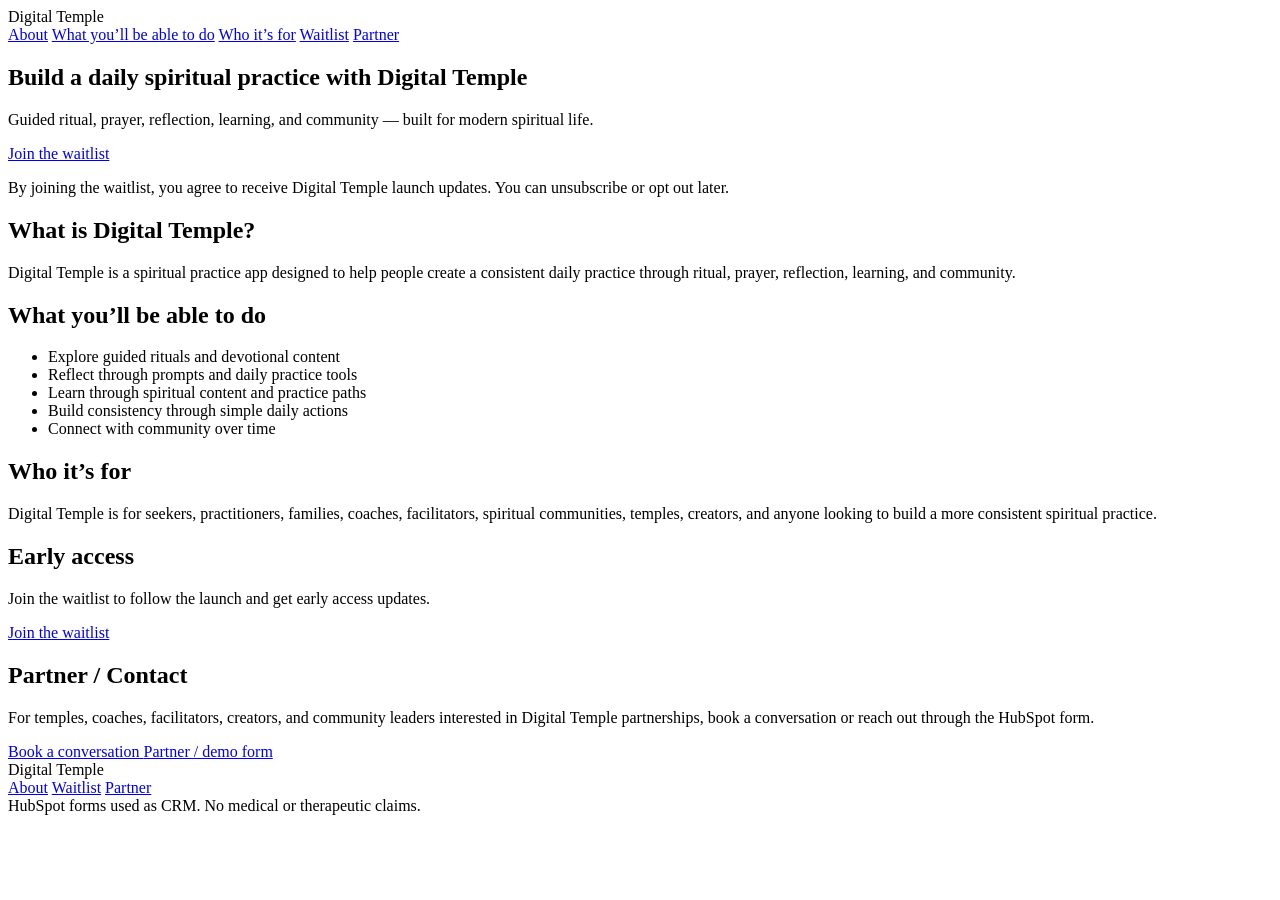
==== index.html @ f80ad803 "Create index.html" ====
<!doctype html>
<html lang="en">
  <head>
    <meta charset="UTF-8" />
    <meta name="viewport" content="width=device-width, initial-scale=1" />
    <title>Digital Temple | Daily Spiritual Practice App</title>
    <meta name="description" content="Digital Temple helps you build a consistent spiritual practice through ritual, prayer, reflection, learning, and community." />
    <link rel="stylesheet" href="styles.css" />
  </head>
  <body>
    <header class="topbar">
      <div class="container">
        <div class="logo">Digital Temple</div>
        <nav class="nav">
          <a href="#about">About</a>
          <a href="#what-you-can-do">What you’ll be able to do</a>
          <a href="#for">Who it’s for</a>
          <a href="#waitlist">Waitlist</a>
          <a href="#partner">Partner</a>
        </nav>
      </div>
    </header>

    <main>
      <section class="hero" id="home">
        <div class="container">
          <h1>Build a daily spiritual practice with Digital Temple</h1>
          <p class="lead">
            Guided ritual, prayer, reflection, learning, and community — built for modern spiritual life.
          </p>
          <a class="cta" href="https://share-na2.hsforms.com/2gvDkJfGJRAiBXt5oMio0hQ42qy01">
            Join the waitlist
          </a>
          <p class="privacy-note">
            By joining the waitlist, you agree to receive Digital Temple launch updates. You can unsubscribe or opt out later.
          </p>
        </div>
      </section>

      <section class="content" id="about">
        <div class="container">
          <h2>What is Digital Temple?</h2>
          <p>
            Digital Temple is a spiritual practice app designed to help people create a consistent daily practice through ritual,
            prayer, reflection, learning, and community.
          </p>
        </div>
      </section>

      <section class="content" id="what-you-can-do">
        <div class="container">
          <h2>What you’ll be able to do</h2>
          <ul class="list">
            <li>Explore guided rituals and devotional content</li>
            <li>Reflect through prompts and daily practice tools</li>
            <li>Learn through spiritual content and practice paths</li>
            <li>Build consistency through simple daily actions</li>
            <li>Connect with community over time</li>
          </ul>
        </div>
      </section>

      <section class="content" id="for">
        <div class="container">
          <h2>Who it’s for</h2>
          <p>
            Digital Temple is for seekers, practitioners, families, coaches, facilitators, spiritual communities, temples,
            creators, and anyone looking to build a more consistent spiritual practice.
          </p>
        </div>
      </section>

      <section class="content" id="waitlist">
        <div class="container">
          <h2>Early access</h2>
          <p>
            Join the waitlist to follow the launch and get early access updates.
          </p>
          <a class="cta" href="https://share-na2.hsforms.com/2gvDkJfGJRAiBXt5oMio0hQ42qy01">
            Join the waitlist
          </a>
        </div>
      </section>

      <section class="content" id="partner">
        <div class="container">
          <h2>Partner / Contact</h2>
          <p>
            For temples, coaches, facilitators, creators, and community leaders interested in Digital Temple partnerships,
            book a conversation or reach out through the HubSpot form.
          </p>
          <div class="button-row">
            <a class="secondary" href="https://meetings-na2.hubspot.com/priyansh-chordia">
              Book a conversation
            </a>
            <a class="cta" href="https://share-na2.hsforms.com/2gX-za5N-RCqUG74QFDRqmw42qy01">
              Partner / demo form
            </a>
          </div>
        </div>
      </section>
    </main>

    <footer>
      <div class="container footer">
        <div class="logo">Digital Temple</div>
        <div class="footer-links">
          <a href="#about">About</a>
          <a href="#waitlist">Waitlist</a>
          <a href="#partner">Partner</a>
        </div>
        <div class="tiny">
          HubSpot forms used as CRM. No medical or therapeutic claims.
        </div>
      </div>
    </footer>
  </body>
</html>
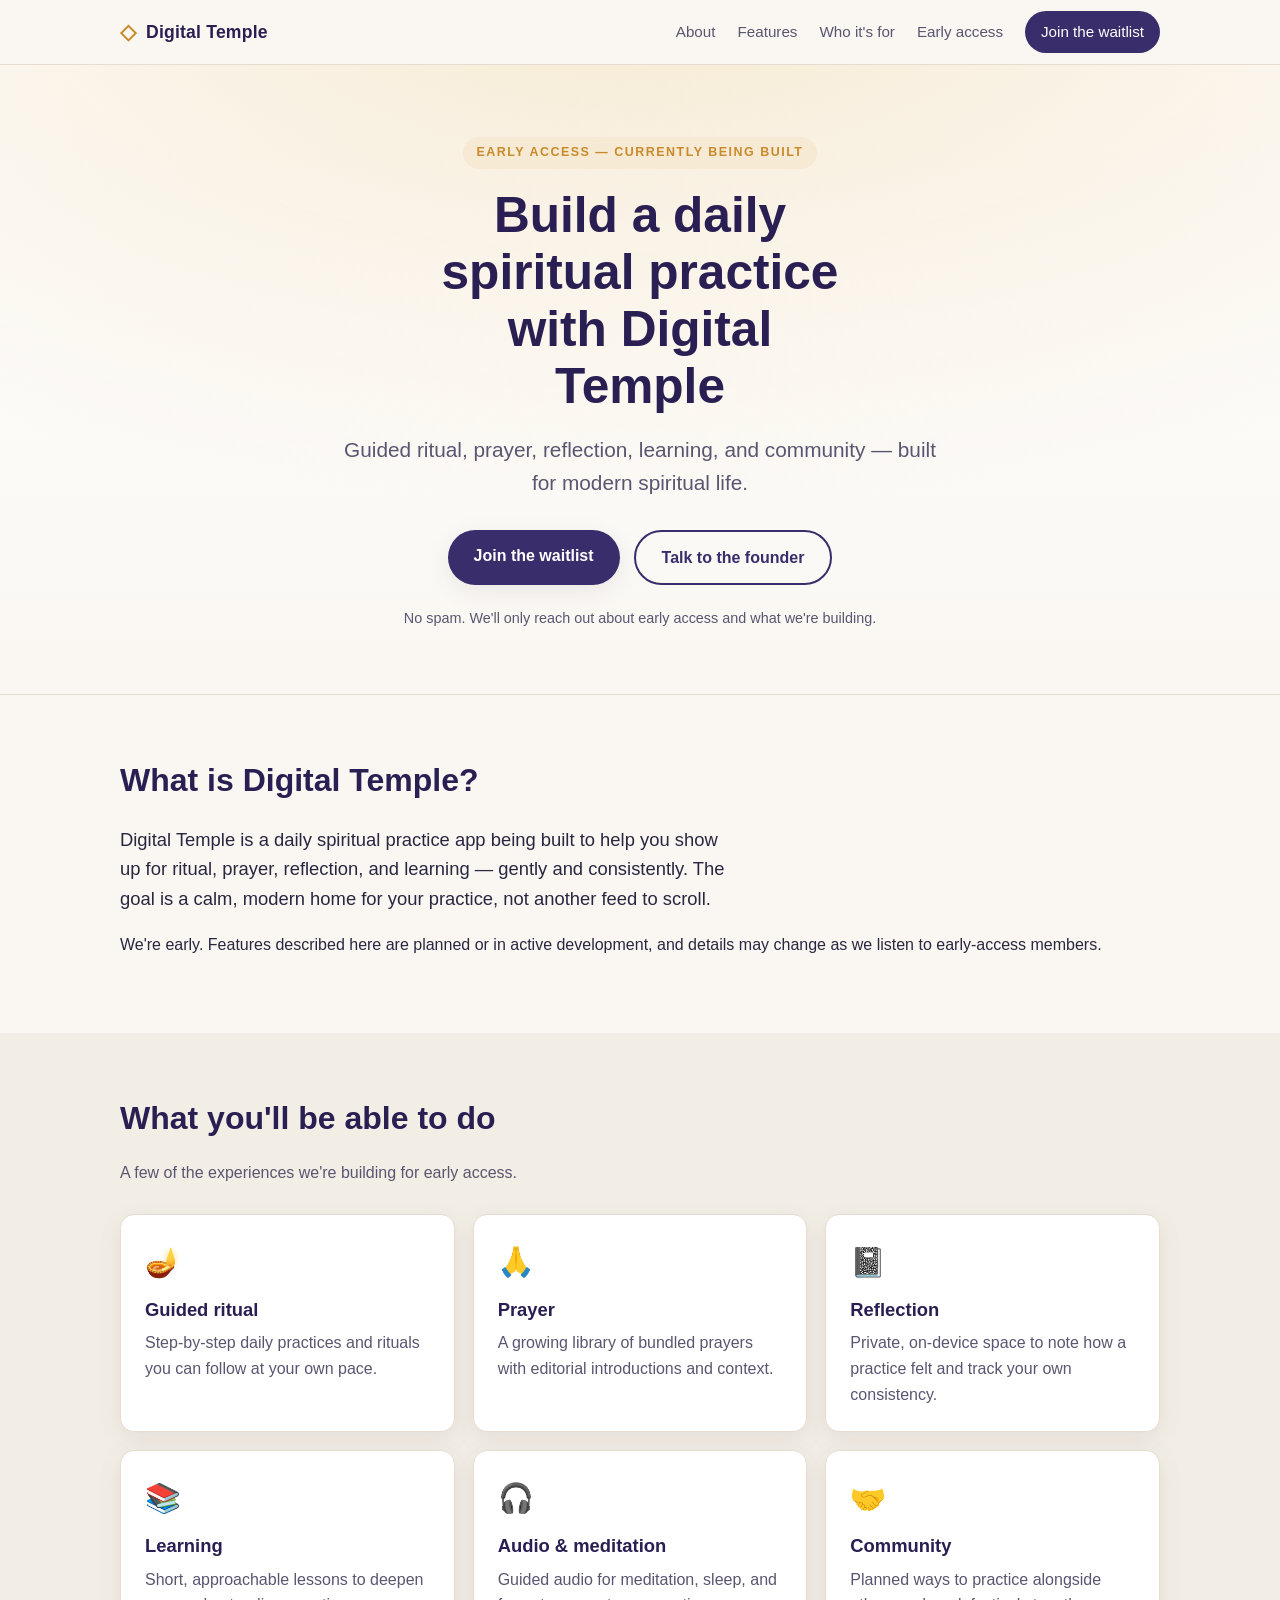
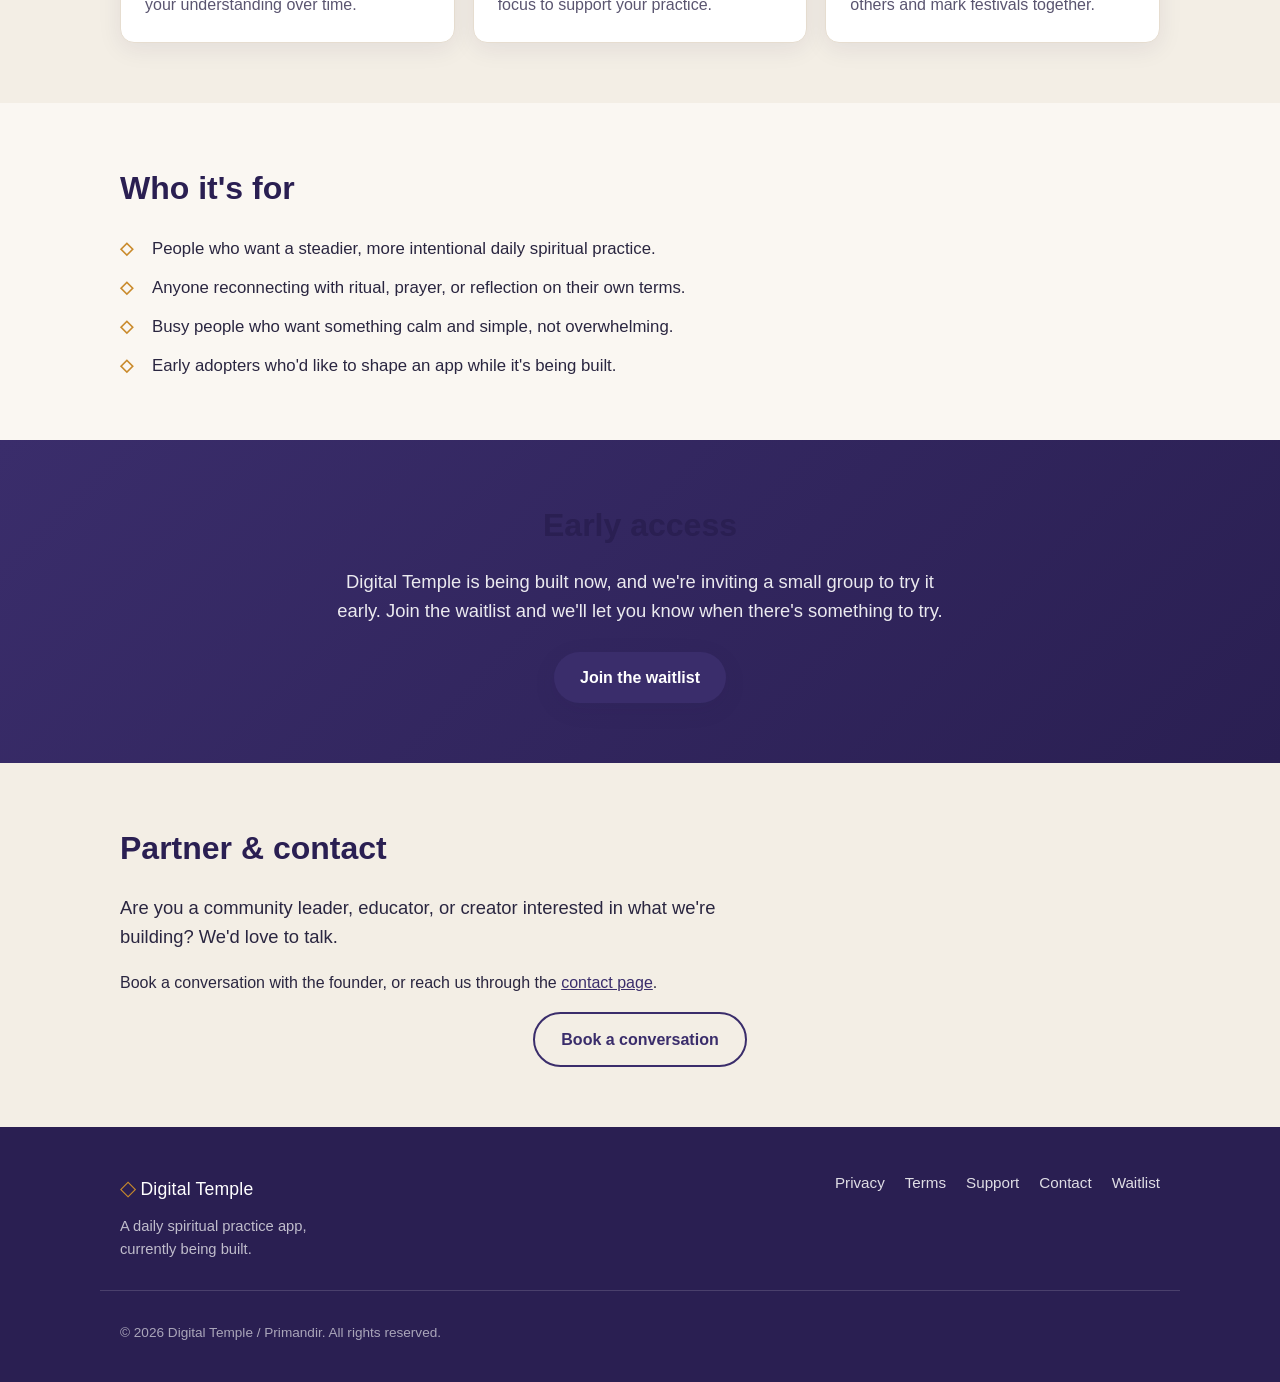
==== commit 2f30e432: "Complete landing site: legal/support pages, SEO/social, UTM + QR helpers Replaces the initial index/" ====
--- a/index.html
+++ b/index.html
@@ -1,118 +1,167 @@
-<!doctype html>
+<!DOCTYPE html>
 <html lang="en">
-  <head>
-    <meta charset="UTF-8" />
-    <meta name="viewport" content="width=device-width, initial-scale=1" />
-    <title>Digital Temple | Daily Spiritual Practice App</title>
-    <meta name="description" content="Digital Temple helps you build a consistent spiritual practice through ritual, prayer, reflection, learning, and community." />
-    <link rel="stylesheet" href="styles.css" />
-  </head>
-  <body>
-    <header class="topbar">
+<head>
+  <meta charset="UTF-8" />
+  <meta name="viewport" content="width=device-width, initial-scale=1.0" />
+  <title>Digital Temple | Daily Spiritual Practice App</title>
+  <meta name="description" content="Digital Temple helps you build a consistent spiritual practice through ritual, prayer, reflection, learning, and community." />
+  <meta name="theme-color" content="#3a2d6b" />
+  <link rel="canonical" href="https://primandir.com/" />
+  <link rel="icon" href="/favicon.svg" type="image/svg+xml" />
+  <link rel="stylesheet" href="/styles.css" />
+
+  <!-- Open Graph -->
+  <meta property="og:type" content="website" />
+  <meta property="og:site_name" content="Digital Temple" />
+  <meta property="og:title" content="Digital Temple | Daily Spiritual Practice App" />
+  <meta property="og:description" content="Build a daily spiritual practice with guided ritual, prayer, reflection, learning, and community — currently being built. Join the early-access waitlist." />
+  <meta property="og:url" content="https://primandir.com/" />
+  <meta property="og:image" content="https://primandir.com/og-image.svg" />
+
+  <!-- Twitter -->
+  <meta name="twitter:card" content="summary_large_image" />
+  <meta name="twitter:title" content="Digital Temple | Daily Spiritual Practice App" />
+  <meta name="twitter:description" content="Build a daily spiritual practice with guided ritual, prayer, reflection, learning, and community — currently being built. Join the early-access waitlist." />
+  <meta name="twitter:image" content="https://primandir.com/og-image.svg" />
+</head>
+<body>
+  <a class="skip-link" href="#main">Skip to content</a>
+
+  <header class="site-header">
+    <div class="container header-inner">
+      <a class="brand" href="/" aria-label="Digital Temple home">
+        <span class="brand-mark" aria-hidden="true">◇</span>
+        <span class="brand-name">Digital Temple</span>
+      </a>
+      <nav class="site-nav" aria-label="Primary">
+        <a href="#about">About</a>
+        <a href="#features">Features</a>
+        <a href="#who">Who it's for</a>
+        <a href="#early-access">Early access</a>
+        <a class="nav-cta" href="https://share-na2.hsforms.com/2gvDkJfGJRAiBXt5oMio0hQ42qy01" target="_blank" rel="noopener">Join the waitlist</a>
+      </nav>
+    </div>
+  </header>
+
+  <main id="main">
+    <!-- Hero -->
+    <section class="hero">
+      <div class="container hero-inner">
+        <p class="eyebrow">Early access — currently being built</p>
+        <h1>Build a daily spiritual practice with Digital Temple</h1>
+        <p class="hero-sub">Guided ritual, prayer, reflection, learning, and community — built for modern spiritual life.</p>
+        <div class="hero-actions">
+          <a class="btn btn-primary" href="https://share-na2.hsforms.com/2gvDkJfGJRAiBXt5oMio0hQ42qy01" target="_blank" rel="noopener">Join the waitlist</a>
+          <a class="btn btn-secondary" href="https://meetings-na2.hubspot.com/priyansh-chordia" target="_blank" rel="noopener">Talk to the founder</a>
+        </div>
+        <p class="hero-note">No spam. We'll only reach out about early access and what we're building.</p>
+      </div>
+    </section>
+
+    <!-- What is Digital Temple -->
+    <section id="about" class="section">
       <div class="container">
-        <div class="logo">Digital Temple</div>
-        <nav class="nav">
-          <a href="#about">About</a>
-          <a href="#what-you-can-do">What you’ll be able to do</a>
-          <a href="#for">Who it’s for</a>
-          <a href="#waitlist">Waitlist</a>
-          <a href="#partner">Partner</a>
-        </nav>
+        <h2>What is Digital Temple?</h2>
+        <p class="lead">Digital Temple is a daily spiritual practice app being built to help you show up for ritual, prayer, reflection, and learning — gently and consistently. The goal is a calm, modern home for your practice, not another feed to scroll.</p>
+        <p>We're early. Features described here are planned or in active development, and details may change as we listen to early-access members.</p>
       </div>
-    </header>
+    </section>
 
-    <main>
-      <section class="hero" id="home">
-        <div class="container">
-          <h1>Build a daily spiritual practice with Digital Temple</h1>
-          <p class="lead">
-            Guided ritual, prayer, reflection, learning, and community — built for modern spiritual life.
-          </p>
-          <a class="cta" href="https://share-na2.hsforms.com/2gvDkJfGJRAiBXt5oMio0hQ42qy01">
-            Join the waitlist
-          </a>
-          <p class="privacy-note">
-            By joining the waitlist, you agree to receive Digital Temple launch updates. You can unsubscribe or opt out later.
-          </p>
-        </div>
-      </section>
+    <!-- What you'll be able to do -->
+    <section id="features" class="section section-alt">
+      <div class="container">
+        <h2>What you'll be able to do</h2>
+        <p class="section-intro">A few of the experiences we're building for early access.</p>
+        <ul class="feature-grid">
+          <li class="feature-card">
+            <span class="feature-icon" aria-hidden="true">🪔</span>
+            <h3>Guided ritual</h3>
+            <p>Step-by-step daily practices and rituals you can follow at your own pace.</p>
+          </li>
+          <li class="feature-card">
+            <span class="feature-icon" aria-hidden="true">🙏</span>
+            <h3>Prayer</h3>
+            <p>A growing library of bundled prayers with editorial introductions and context.</p>
+          </li>
+          <li class="feature-card">
+            <span class="feature-icon" aria-hidden="true">📓</span>
+            <h3>Reflection</h3>
+            <p>Private, on-device space to note how a practice felt and track your own consistency.</p>
+          </li>
+          <li class="feature-card">
+            <span class="feature-icon" aria-hidden="true">📚</span>
+            <h3>Learning</h3>
+            <p>Short, approachable lessons to deepen your understanding over time.</p>
+          </li>
+          <li class="feature-card">
+            <span class="feature-icon" aria-hidden="true">🎧</span>
+            <h3>Audio &amp; meditation</h3>
+            <p>Guided audio for meditation, sleep, and focus to support your practice.</p>
+          </li>
+          <li class="feature-card">
+            <span class="feature-icon" aria-hidden="true">🤝</span>
+            <h3>Community</h3>
+            <p>Planned ways to practice alongside others and mark festivals together.</p>
+          </li>
+        </ul>
+      </div>
+    </section>
 
-      <section class="content" id="about">
-        <div class="container">
-          <h2>What is Digital Temple?</h2>
-          <p>
-            Digital Temple is a spiritual practice app designed to help people create a consistent daily practice through ritual,
-            prayer, reflection, learning, and community.
-          </p>
-        </div>
-      </section>
+    <!-- Who it's for -->
+    <section id="who" class="section">
+      <div class="container">
+        <h2>Who it's for</h2>
+        <ul class="who-list">
+          <li>People who want a steadier, more intentional daily spiritual practice.</li>
+          <li>Anyone reconnecting with ritual, prayer, or reflection on their own terms.</li>
+          <li>Busy people who want something calm and simple, not overwhelming.</li>
+          <li>Early adopters who'd like to shape an app while it's being built.</li>
+        </ul>
+      </div>
+    </section>
 
-      <section class="content" id="what-you-can-do">
-        <div class="container">
-          <h2>What you’ll be able to do</h2>
-          <ul class="list">
-            <li>Explore guided rituals and devotional content</li>
-            <li>Reflect through prompts and daily practice tools</li>
-            <li>Learn through spiritual content and practice paths</li>
-            <li>Build consistency through simple daily actions</li>
-            <li>Connect with community over time</li>
-          </ul>
-        </div>
-      </section>
-
-      <section class="content" id="for">
-        <div class="container">
-          <h2>Who it’s for</h2>
-          <p>
-            Digital Temple is for seekers, practitioners, families, coaches, facilitators, spiritual communities, temples,
-            creators, and anyone looking to build a more consistent spiritual practice.
-          </p>
-        </div>
-      </section>
-
-      <section class="content" id="waitlist">
-        <div class="container">
-          <h2>Early access</h2>
-          <p>
-            Join the waitlist to follow the launch and get early access updates.
-          </p>
-          <a class="cta" href="https://share-na2.hsforms.com/2gvDkJfGJRAiBXt5oMio0hQ42qy01">
-            Join the waitlist
-          </a>
-        </div>
-      </section>
-
-      <section class="content" id="partner">
-        <div class="container">
-          <h2>Partner / Contact</h2>
-          <p>
-            For temples, coaches, facilitators, creators, and community leaders interested in Digital Temple partnerships,
-            book a conversation or reach out through the HubSpot form.
-          </p>
-          <div class="button-row">
-            <a class="secondary" href="https://meetings-na2.hubspot.com/priyansh-chordia">
-              Book a conversation
-            </a>
-            <a class="cta" href="https://share-na2.hsforms.com/2gX-za5N-RCqUG74QFDRqmw42qy01">
-              Partner / demo form
-            </a>
-          </div>
-        </div>
-      </section>
-    </main>
-
-    <footer>
-      <div class="container footer">
-        <div class="logo">Digital Temple</div>
-        <div class="footer-links">
-          <a href="#about">About</a>
-          <a href="#waitlist">Waitlist</a>
-          <a href="#partner">Partner</a>
-        </div>
-        <div class="tiny">
-          HubSpot forms used as CRM. No medical or therapeutic claims.
+    <!-- Early access -->
+    <section id="early-access" class="section section-accent">
+      <div class="container early-access-inner">
+        <h2>Early access</h2>
+        <p class="lead">Digital Temple is being built now, and we're inviting a small group to try it early. Join the waitlist and we'll let you know when there's something to try.</p>
+        <div class="hero-actions">
+          <a class="btn btn-primary" href="https://share-na2.hsforms.com/2gvDkJfGJRAiBXt5oMio0hQ42qy01" target="_blank" rel="noopener">Join the waitlist</a>
         </div>
       </div>
-    </footer>
-  </body>
+    </section>
+
+    <!-- Partner / contact -->
+    <section id="partner" class="section section-alt">
+      <div class="container">
+        <h2>Partner &amp; contact</h2>
+        <p class="lead">Are you a community leader, educator, or creator interested in what we're building? We'd love to talk.</p>
+        <p>Book a conversation with the founder, or reach us through the <a href="/contact.html">contact page</a>.</p>
+        <div class="hero-actions">
+          <a class="btn btn-secondary" href="https://meetings-na2.hubspot.com/priyansh-chordia" target="_blank" rel="noopener">Book a conversation</a>
+        </div>
+      </div>
+    </section>
+  </main>
+
+  <footer class="site-footer">
+    <div class="container footer-inner">
+      <div class="footer-brand">
+        <span class="brand-mark" aria-hidden="true">◇</span>
+        <span class="brand-name">Digital Temple</span>
+        <p class="footer-tagline">A daily spiritual practice app, currently being built.</p>
+      </div>
+      <nav class="footer-nav" aria-label="Footer">
+        <a href="/privacy.html">Privacy</a>
+        <a href="/terms.html">Terms</a>
+        <a href="/support.html">Support</a>
+        <a href="/contact.html">Contact</a>
+        <a href="https://share-na2.hsforms.com/2gvDkJfGJRAiBXt5oMio0hQ42qy01" target="_blank" rel="noopener">Waitlist</a>
+      </nav>
+    </div>
+    <div class="container footer-legal">
+      <p>&copy; 2026 Digital Temple / Primandir. All rights reserved.</p>
+    </div>
+  </footer>
+</body>
 </html>
--- a/styles.css
+++ b/styles.css
@@ -0,0 +1,298 @@
+:root {
+  --bg: #faf7f2;
+  --surface: #ffffff;
+  --surface-alt: #f3eee5;
+  --ink: #2a2640;
+  --ink-soft: #5a5570;
+  --brand: #3a2d6b;
+  --brand-deep: #2a1f52;
+  --accent: #c98a2b;
+  --accent-soft: #f6ead4;
+  --border: #e6ddd0;
+  --radius: 14px;
+  --maxw: 1080px;
+  --shadow: 0 6px 24px rgba(42, 31, 82, 0.08);
+}
+
+* { box-sizing: border-box; }
+
+html { scroll-behavior: smooth; }
+
+body {
+  margin: 0;
+  font-family: -apple-system, BlinkMacSystemFont, "Segoe UI", Roboto, Helvetica, Arial, sans-serif;
+  color: var(--ink);
+  background: var(--bg);
+  line-height: 1.6;
+  -webkit-font-smoothing: antialiased;
+}
+
+.container {
+  width: 100%;
+  max-width: var(--maxw);
+  margin: 0 auto;
+  padding: 0 20px;
+}
+
+a { color: var(--brand); }
+
+.skip-link {
+  position: absolute;
+  left: -999px;
+  top: 0;
+  background: var(--brand);
+  color: #fff;
+  padding: 10px 16px;
+  border-radius: 0 0 var(--radius) 0;
+  z-index: 100;
+}
+.skip-link:focus { left: 0; }
+
+:focus-visible {
+  outline: 3px solid var(--accent);
+  outline-offset: 2px;
+  border-radius: 4px;
+}
+
+/* Header */
+.site-header {
+  position: sticky;
+  top: 0;
+  background: rgba(250, 247, 242, 0.92);
+  backdrop-filter: saturate(180%) blur(8px);
+  border-bottom: 1px solid var(--border);
+  z-index: 50;
+}
+.header-inner {
+  display: flex;
+  align-items: center;
+  justify-content: space-between;
+  gap: 16px;
+  min-height: 64px;
+}
+.brand {
+  display: inline-flex;
+  align-items: center;
+  gap: 10px;
+  font-weight: 700;
+  text-decoration: none;
+  color: var(--brand-deep);
+}
+.brand-mark { color: var(--accent); font-size: 1.3rem; }
+.brand-name { font-size: 1.1rem; letter-spacing: 0.2px; }
+.site-nav {
+  display: flex;
+  align-items: center;
+  gap: 22px;
+  flex-wrap: wrap;
+}
+.site-nav a {
+  text-decoration: none;
+  color: var(--ink-soft);
+  font-size: 0.95rem;
+  font-weight: 500;
+}
+.site-nav a:hover { color: var(--brand); }
+.nav-cta {
+  background: var(--brand);
+  color: #fff !important;
+  padding: 9px 16px;
+  border-radius: 999px;
+}
+.nav-cta:hover { background: var(--brand-deep); }
+
+/* Buttons */
+.btn {
+  display: inline-block;
+  padding: 13px 26px;
+  border-radius: 999px;
+  text-decoration: none;
+  font-weight: 600;
+  font-size: 1rem;
+  transition: transform 0.05s ease, background 0.2s ease;
+}
+.btn:active { transform: translateY(1px); }
+.btn-primary { background: var(--brand); color: #fff; box-shadow: var(--shadow); }
+.btn-primary:hover { background: var(--brand-deep); }
+.btn-secondary {
+  background: transparent;
+  color: var(--brand);
+  border: 2px solid var(--brand);
+}
+.btn-secondary:hover { background: var(--brand); color: #fff; }
+
+/* Hero */
+.hero {
+  background: radial-gradient(1200px 500px at 50% -10%, var(--accent-soft), transparent),
+              linear-gradient(180deg, var(--surface), var(--bg));
+  padding: 72px 0 64px;
+  text-align: center;
+  border-bottom: 1px solid var(--border);
+}
+.eyebrow {
+  display: inline-block;
+  text-transform: uppercase;
+  letter-spacing: 1.5px;
+  font-size: 0.78rem;
+  font-weight: 700;
+  color: var(--accent);
+  background: var(--accent-soft);
+  padding: 6px 14px;
+  border-radius: 999px;
+  margin: 0 0 18px;
+}
+.hero h1 {
+  font-size: clamp(2rem, 5vw, 3.1rem);
+  line-height: 1.15;
+  margin: 0 auto 18px;
+  max-width: 16ch;
+  color: var(--brand-deep);
+}
+.hero-sub {
+  font-size: clamp(1.05rem, 2.3vw, 1.3rem);
+  color: var(--ink-soft);
+  max-width: 52ch;
+  margin: 0 auto 30px;
+}
+.hero-actions {
+  display: flex;
+  gap: 14px;
+  justify-content: center;
+  flex-wrap: wrap;
+}
+.hero-note {
+  margin: 22px auto 0;
+  font-size: 0.9rem;
+  color: var(--ink-soft);
+}
+
+/* Sections */
+.section { padding: 60px 0; }
+.section-alt { background: var(--surface-alt); }
+.section-accent {
+  background: linear-gradient(135deg, var(--brand), var(--brand-deep));
+  color: #fff;
+}
+.section-accent h2 { color: #fff; }
+.section-accent .lead { color: rgba(255, 255, 255, 0.9); }
+.section h2 {
+  font-size: clamp(1.5rem, 3.5vw, 2rem);
+  color: var(--brand-deep);
+  margin: 0 0 16px;
+}
+.lead { font-size: 1.15rem; max-width: 60ch; }
+.section-intro { color: var(--ink-soft); max-width: 60ch; margin-top: 0; }
+
+/* Feature grid */
+.feature-grid {
+  list-style: none;
+  padding: 0;
+  margin: 28px 0 0;
+  display: grid;
+  grid-template-columns: repeat(auto-fit, minmax(260px, 1fr));
+  gap: 18px;
+}
+.feature-card {
+  background: var(--surface);
+  border: 1px solid var(--border);
+  border-radius: var(--radius);
+  padding: 24px;
+  box-shadow: var(--shadow);
+}
+.feature-icon { font-size: 1.8rem; display: block; margin-bottom: 10px; }
+.feature-card h3 { margin: 0 0 6px; font-size: 1.15rem; color: var(--brand-deep); }
+.feature-card p { margin: 0; color: var(--ink-soft); }
+
+/* Who list */
+.who-list {
+  margin: 22px 0 0;
+  padding-left: 0;
+  list-style: none;
+  display: grid;
+  gap: 12px;
+  max-width: 70ch;
+}
+.who-list li {
+  position: relative;
+  padding-left: 32px;
+  font-size: 1.05rem;
+}
+.who-list li::before {
+  content: "◇";
+  position: absolute;
+  left: 0;
+  color: var(--accent);
+  font-weight: 700;
+}
+
+.early-access-inner { text-align: center; }
+.early-access-inner .lead { margin: 0 auto 26px; }
+
+/* Footer */
+.site-footer {
+  background: var(--brand-deep);
+  color: rgba(255, 255, 255, 0.85);
+  padding: 44px 0 24px;
+}
+.footer-inner {
+  display: flex;
+  justify-content: space-between;
+  gap: 28px;
+  flex-wrap: wrap;
+}
+.footer-brand .brand-name { color: #fff; }
+.footer-tagline {
+  margin: 10px 0 0;
+  max-width: 30ch;
+  color: rgba(255, 255, 255, 0.7);
+  font-size: 0.92rem;
+}
+.footer-nav {
+  display: flex;
+  gap: 20px;
+  flex-wrap: wrap;
+  align-items: flex-start;
+}
+.footer-nav a {
+  color: rgba(255, 255, 255, 0.85);
+  text-decoration: none;
+  font-size: 0.95rem;
+}
+.footer-nav a:hover { color: #fff; text-decoration: underline; }
+.footer-legal {
+  margin-top: 28px;
+  padding-top: 18px;
+  border-top: 1px solid rgba(255, 255, 255, 0.15);
+  font-size: 0.85rem;
+  color: rgba(255, 255, 255, 0.6);
+}
+
+/* Legal / content pages */
+.doc {
+  background: var(--surface);
+  padding: 48px 0 64px;
+}
+.doc .container { max-width: 760px; }
+.doc h1 { color: var(--brand-deep); font-size: clamp(1.8rem, 4vw, 2.4rem); }
+.doc h2 { color: var(--brand-deep); margin-top: 32px; }
+.doc .updated { color: var(--ink-soft); font-size: 0.9rem; margin-top: -8px; }
+.doc .note {
+  background: var(--accent-soft);
+  border-left: 4px solid var(--accent);
+  padding: 14px 18px;
+  border-radius: 8px;
+  font-size: 0.95rem;
+}
+.doc a.back { display: inline-block; margin-bottom: 18px; font-weight: 600; text-decoration: none; }
+
+@media (max-width: 640px) {
+  .site-nav { gap: 14px; }
+  .site-nav a:not(.nav-cta) { display: none; }
+  .hero { padding: 56px 0 48px; }
+  .footer-inner { flex-direction: column; gap: 22px; }
+}
+
+@media (prefers-reduced-motion: reduce) {
+  html { scroll-behavior: auto; }
+  .btn { transition: none; }
+}
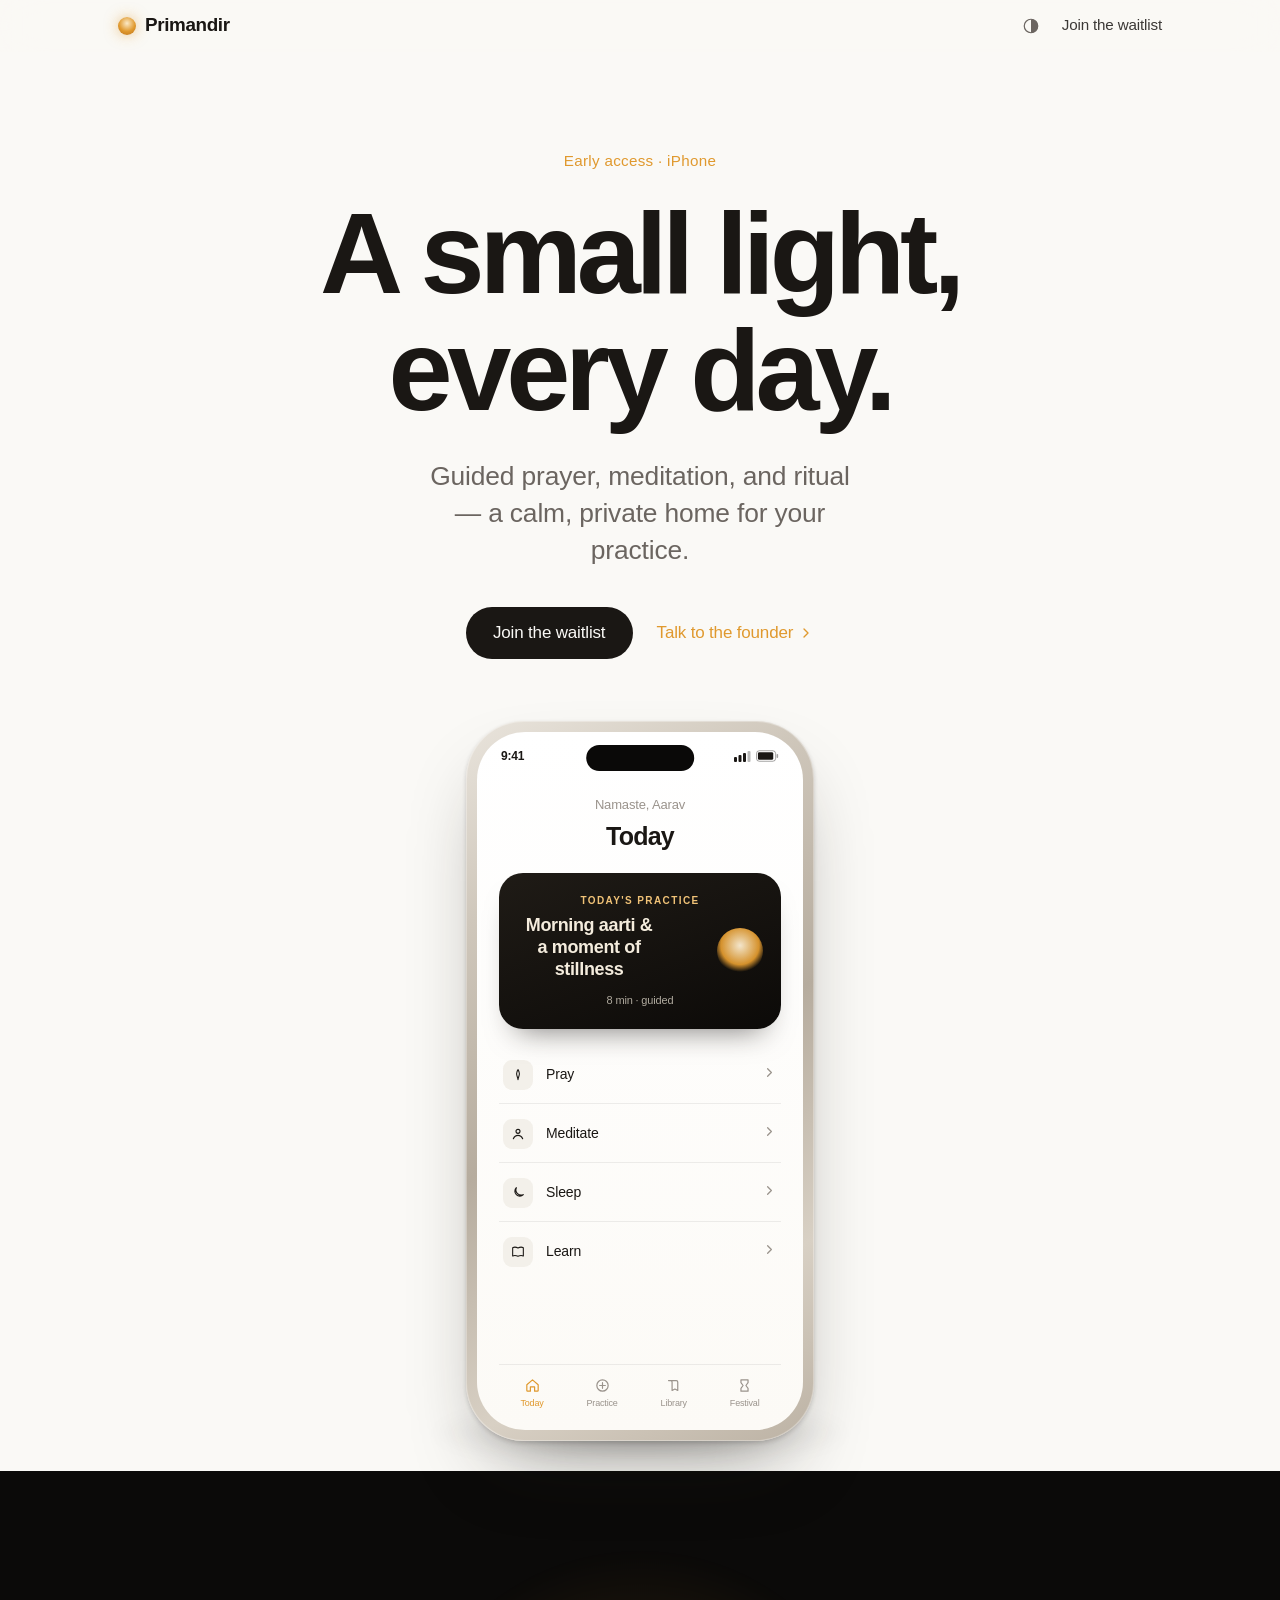
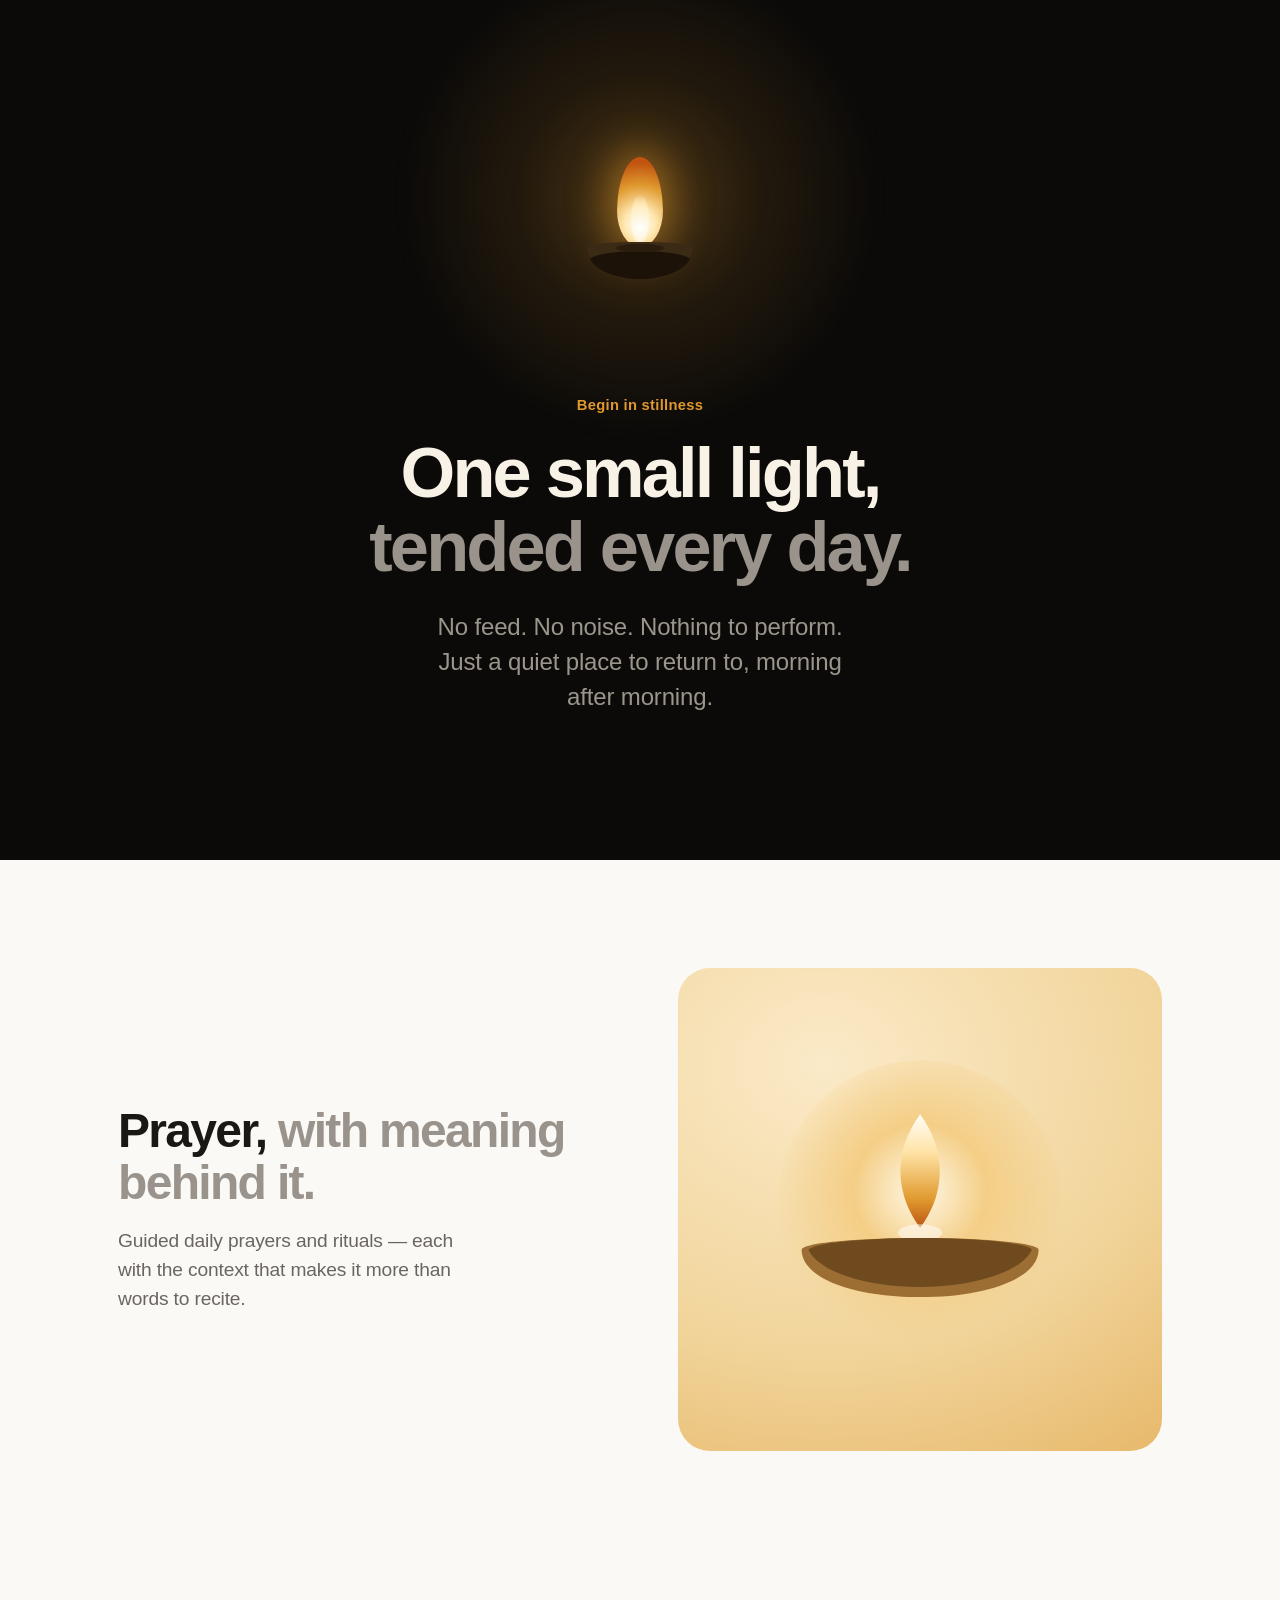
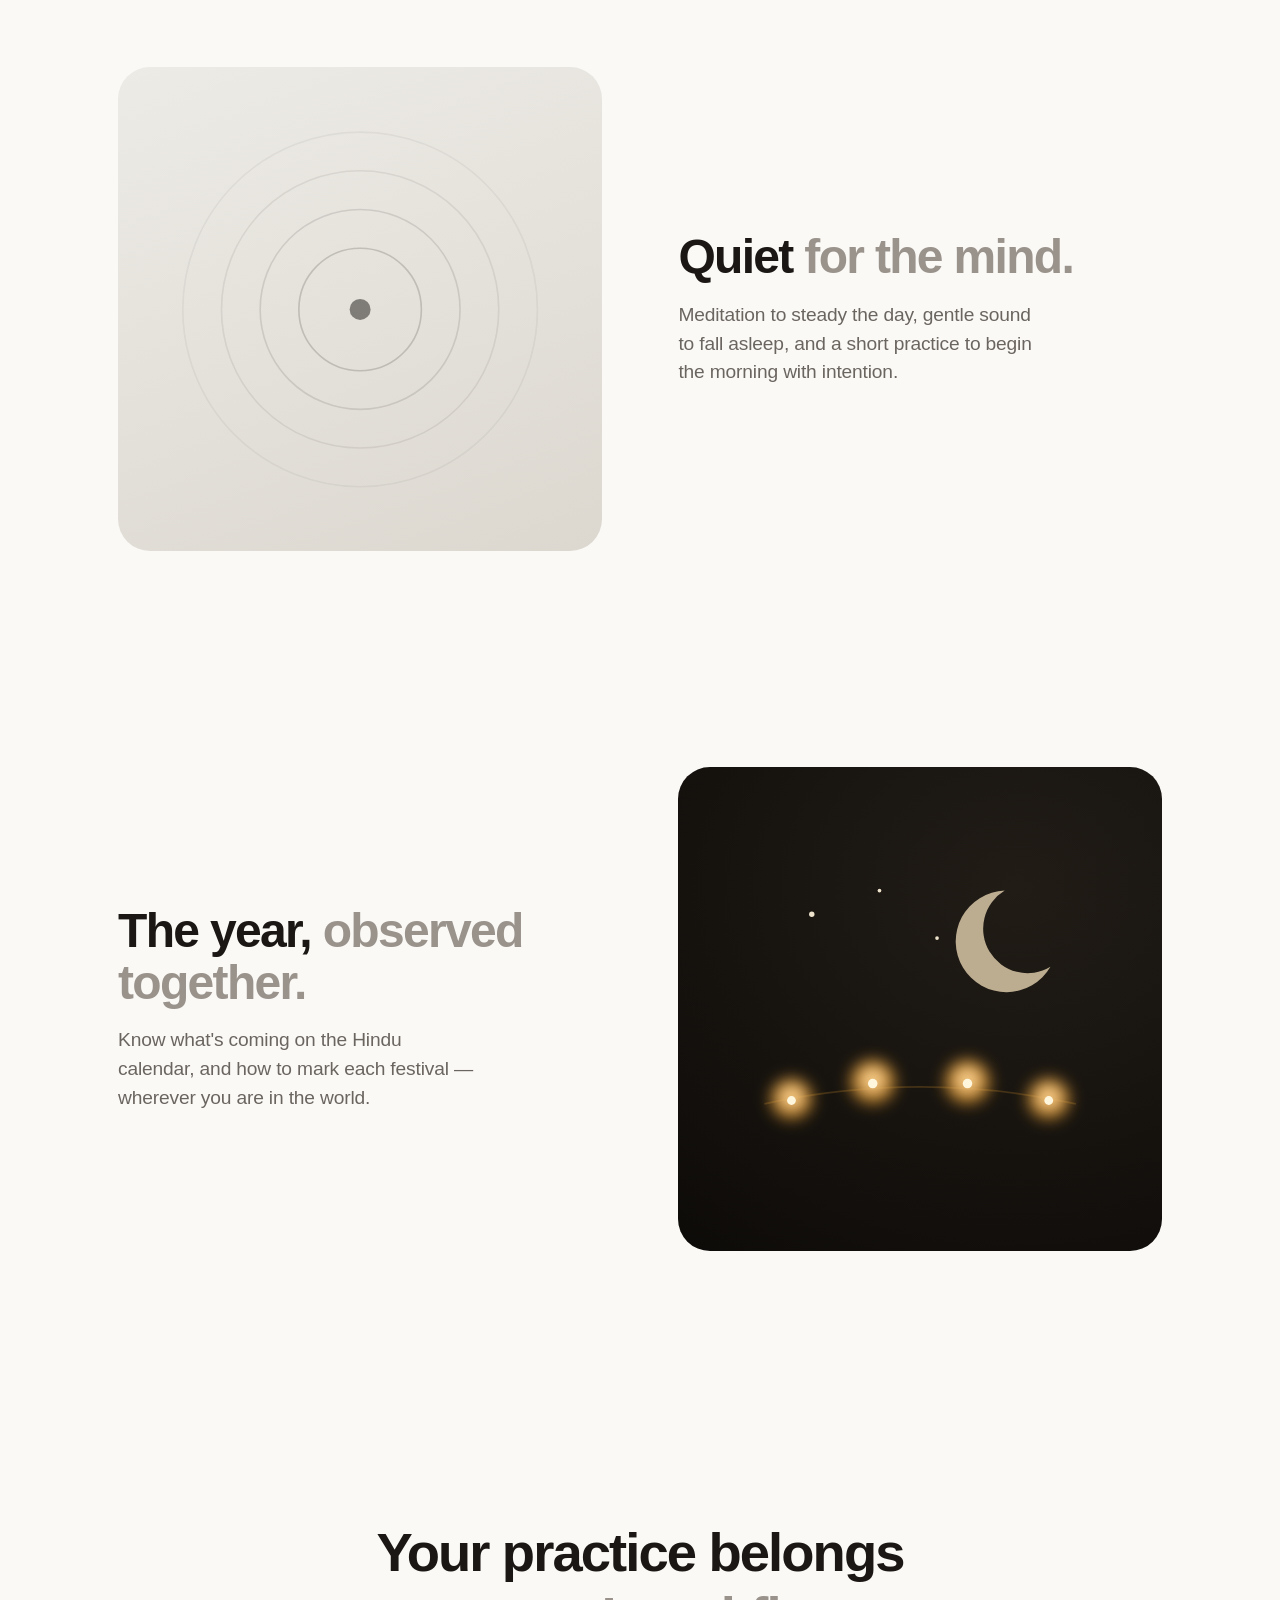
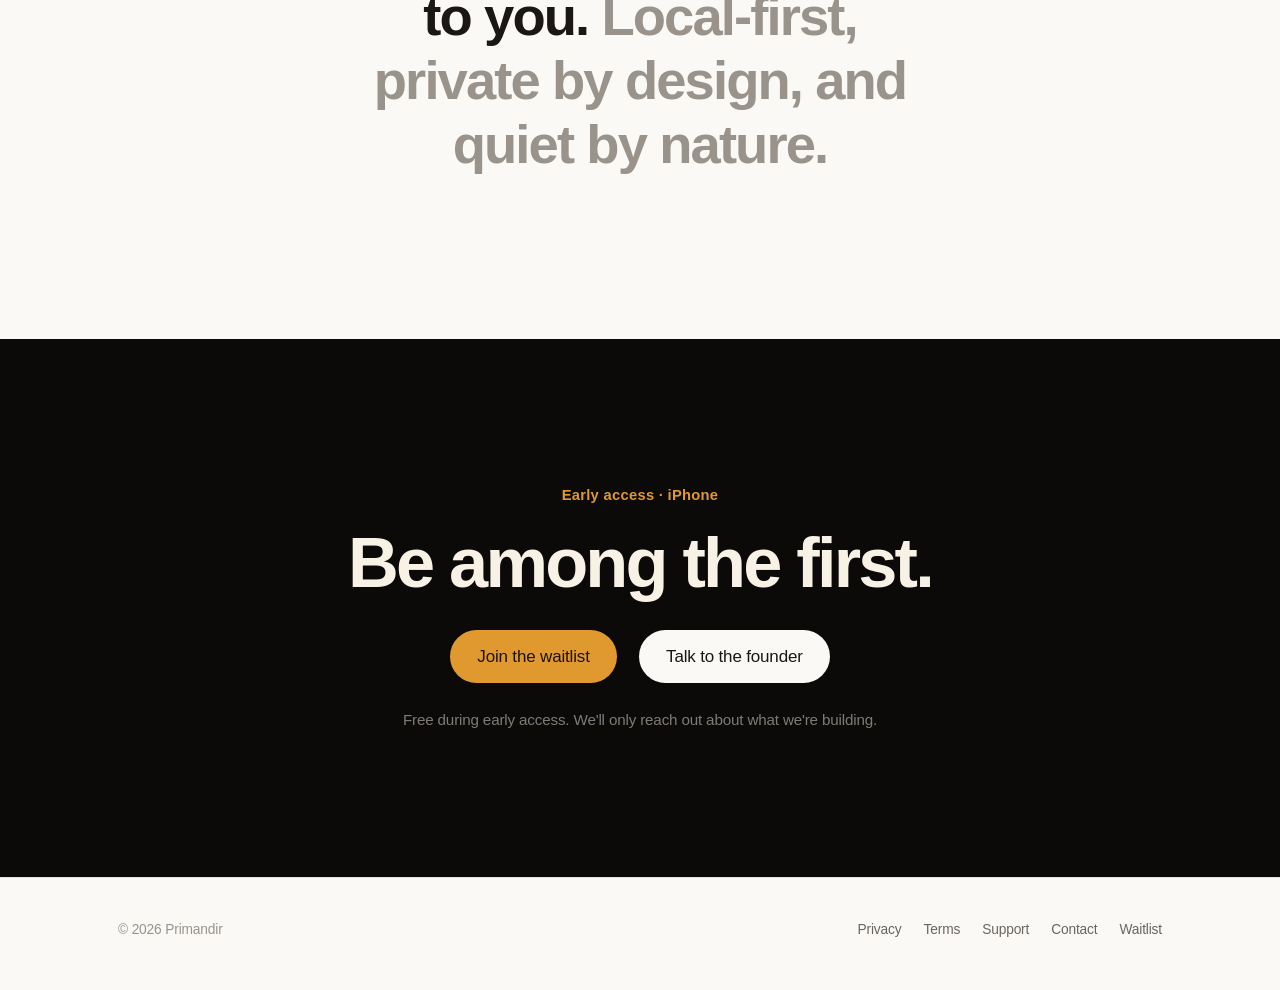
==== commit 4dc76ccd: "Redesign: Apple/Ive direction (Primandir) — light + dark mode New homepage, shared styles.css, theme" ====
--- a/index.html
+++ b/index.html
@@ -1,167 +1,218 @@
 <!DOCTYPE html>
 <html lang="en">
 <head>
-  <meta charset="UTF-8" />
-  <meta name="viewport" content="width=device-width, initial-scale=1.0" />
-  <title>Digital Temple | Daily Spiritual Practice App</title>
-  <meta name="description" content="Digital Temple helps you build a consistent spiritual practice through ritual, prayer, reflection, learning, and community." />
-  <meta name="theme-color" content="#3a2d6b" />
-  <link rel="canonical" href="https://primandir.com/" />
-  <link rel="icon" href="/favicon.svg" type="image/svg+xml" />
-  <link rel="stylesheet" href="/styles.css" />
-
-  <!-- Open Graph -->
-  <meta property="og:type" content="website" />
-  <meta property="og:site_name" content="Digital Temple" />
-  <meta property="og:title" content="Digital Temple | Daily Spiritual Practice App" />
-  <meta property="og:description" content="Build a daily spiritual practice with guided ritual, prayer, reflection, learning, and community — currently being built. Join the early-access waitlist." />
-  <meta property="og:url" content="https://primandir.com/" />
-  <meta property="og:image" content="https://primandir.com/og-image.svg" />
-
-  <!-- Twitter -->
-  <meta name="twitter:card" content="summary_large_image" />
-  <meta name="twitter:title" content="Digital Temple | Daily Spiritual Practice App" />
-  <meta name="twitter:description" content="Build a daily spiritual practice with guided ritual, prayer, reflection, learning, and community — currently being built. Join the early-access waitlist." />
-  <meta name="twitter:image" content="https://primandir.com/og-image.svg" />
+<meta charset="UTF-8" />
+<meta name="viewport" content="width=device-width, initial-scale=1" />
+<title>Primandir — A small light, every day</title>
+<meta name="description" content="Primandir is a calm, private home for daily prayer, meditation, and ritual. On iPhone." />
+<meta name="theme-color" content="#FAF9F6" />
+<link rel="canonical" href="https://primandir.com/" />
+<link rel="icon" href="/favicon.svg" type="image/svg+xml" />
+<meta property="og:site_name" content="Primandir" />
+<meta property="og:title" content="Primandir — A small light, every day" />
+<meta property="og:description" content="A calm, private home for daily prayer, meditation, and ritual. On iPhone. Join the early-access waitlist." />
+<meta property="og:type" content="website" />
+<meta property="og:url" content="https://primandir.com/" />
+<meta property="og:image" content="https://primandir.com/og-image.png" />
+<meta property="og:image:width" content="1200" />
+<meta property="og:image:height" content="630" />
+<meta name="twitter:card" content="summary_large_image" />
+<meta name="twitter:title" content="Primandir — A small light, every day" />
+<meta name="twitter:description" content="A calm, private home for daily prayer, meditation, and ritual. On iPhone." />
+<meta name="twitter:image" content="https://primandir.com/og-image.png" />
+<link rel="stylesheet" href="/styles.css" />
+<script src="/theme.js"></script>
 </head>
 <body>
-  <a class="skip-link" href="#main">Skip to content</a>
-
-  <header class="site-header">
-    <div class="container header-inner">
-      <a class="brand" href="/" aria-label="Digital Temple home">
-        <span class="brand-mark" aria-hidden="true">◇</span>
-        <span class="brand-name">Digital Temple</span>
-      </a>
-      <nav class="site-nav" aria-label="Primary">
-        <a href="#about">About</a>
-        <a href="#features">Features</a>
-        <a href="#who">Who it's for</a>
-        <a href="#early-access">Early access</a>
-        <a class="nav-cta" href="https://share-na2.hsforms.com/2gvDkJfGJRAiBXt5oMio0hQ42qy01" target="_blank" rel="noopener">Join the waitlist</a>
-      </nav>
-    </div>
-  </header>
-
-  <main id="main">
-    <!-- Hero -->
-    <section class="hero">
-      <div class="container hero-inner">
-        <p class="eyebrow">Early access — currently being built</p>
-        <h1>Build a daily spiritual practice with Digital Temple</h1>
-        <p class="hero-sub">Guided ritual, prayer, reflection, learning, and community — built for modern spiritual life.</p>
-        <div class="hero-actions">
-          <a class="btn btn-primary" href="https://share-na2.hsforms.com/2gvDkJfGJRAiBXt5oMio0hQ42qy01" target="_blank" rel="noopener">Join the waitlist</a>
-          <a class="btn btn-secondary" href="https://meetings-na2.hubspot.com/priyansh-chordia" target="_blank" rel="noopener">Talk to the founder</a>
+<a class="skip" href="#main">Skip to content</a>
+
+<nav id="nav">
+  <div class="wrap nav-in">
+    <a class="word" href="#top" aria-label="Primandir home"><span class="dot" aria-hidden="true"></span>Primandir</a>
+    <a class="nav-cta" href="https://share-na2.hsforms.com/2gvDkJfGJRAiBXt5oMio0hQ42qy01" target="_blank" rel="noopener">Join the waitlist</a>
+  </div>
+</nav>
+
+<main id="main"><span id="top"></span>
+
+  <!-- HERO -->
+  <section class="hero">
+    <div class="wrap">
+      <p class="eyebrow reveal">Early access · iPhone</p>
+      <h1 class="reveal d1">A small light, every&nbsp;day.</h1>
+      <p class="sub reveal d2">Guided prayer, meditation, and ritual — a calm, private home for your practice.</p>
+      <div class="hero-cta reveal d3">
+        <a class="pill" href="https://share-na2.hsforms.com/2gvDkJfGJRAiBXt5oMio0hQ42qy01" target="_blank" rel="noopener">Join the waitlist</a>
+        <a class="link" href="https://meetings-na2.hubspot.com/priyansh-chordia" target="_blank" rel="noopener">Talk to the founder <svg viewBox="0 0 24 24" fill="none" aria-hidden="true"><path d="M9 6l6 6-6 6" stroke="currentColor" stroke-width="2" stroke-linecap="round" stroke-linejoin="round"/></svg></a>
+      </div>
+    </div>
+    <div class="stage reveal d4">
+      <div class="phone" role="img" aria-label="The Primandir app on iPhone showing a Today screen with a dark Today's practice card titled Morning aarti, and a list of practices: Pray, Meditate, Sleep and Learn.">
+        <div class="scr">
+          <div class="island" aria-hidden="true"></div>
+          <div class="sbar"><span>9:41</span><span class="rt" aria-hidden="true">
+            <svg width="17" height="11" viewBox="0 0 17 11" fill="none"><rect x="0" y="6" width="3" height="5" rx="1" fill="#1A1714"/><rect x="4.5" y="4" width="3" height="7" rx="1" fill="#1A1714"/><rect x="9" y="2" width="3" height="9" rx="1" fill="#1A1714"/><rect x="13.5" y="0" width="3" height="11" rx="1" fill="#1A1714" opacity=".3"/></svg>
+            <svg width="23" height="12" viewBox="0 0 24 12" fill="none"><rect x=".5" y=".5" width="20" height="11" rx="3" stroke="#1A1714" opacity=".4"/><rect x="2" y="2" width="16" height="8" rx="1.5" fill="#1A1714"/><rect x="21.5" y="4" width="1.6" height="4" rx=".8" fill="#1A1714" opacity=".4"/></svg>
+          </span></div>
+          <div class="body">
+            <p class="greet">Namaste, Aarav</p>
+            <p class="today">Today</p>
+            <div class="card">
+              <div class="flame-mini" aria-hidden="true"></div>
+              <p class="k">Today's practice</p>
+              <p class="t">Morning aarti & a moment of stillness</p>
+              <p class="m">8 min · guided</p>
+            </div>
+            <div class="rows">
+              <div class="row"><span class="ic" aria-hidden="true"><svg width="16" height="16" viewBox="0 0 24 24" fill="none"><path d="M12 4c1.4 2 2.1 4 2.1 6.2 0 3-1.8 5.4-2.1 8.8M12 4c-1.4 2-2.1 4-2.1 6.2 0 3 1.8 5.4 2.1 8.8" stroke="currentColor" stroke-width="1.6" stroke-linecap="round"/></svg></span><span class="lab">Pray</span><span class="ar" aria-hidden="true"><svg width="15" height="15" viewBox="0 0 24 24" fill="none"><path d="M9 6l6 6-6 6" stroke="currentColor" stroke-width="2" stroke-linecap="round" stroke-linejoin="round"/></svg></span></div>
+              <div class="row"><span class="ic" aria-hidden="true"><svg width="16" height="16" viewBox="0 0 24 24" fill="none"><circle cx="12" cy="8" r="3" stroke="currentColor" stroke-width="1.7"/><path d="M5 19c1.5-3.4 4-5 7-5s5.5 1.6 7 5" stroke="currentColor" stroke-width="1.7" stroke-linecap="round"/></svg></span><span class="lab">Meditate</span><span class="ar" aria-hidden="true"><svg width="15" height="15" viewBox="0 0 24 24" fill="none"><path d="M9 6l6 6-6 6" stroke="currentColor" stroke-width="2" stroke-linecap="round" stroke-linejoin="round"/></svg></span></div>
+              <div class="row"><span class="ic" aria-hidden="true"><svg width="16" height="16" viewBox="0 0 24 24" fill="none"><path d="M20 14.5A8 8 0 0 1 9.5 4a7 7 0 1 0 10.5 10.5Z" stroke="currentColor" stroke-width="1.7" stroke-linejoin="round"/></svg></span><span class="lab">Sleep</span><span class="ar" aria-hidden="true"><svg width="15" height="15" viewBox="0 0 24 24" fill="none"><path d="M9 6l6 6-6 6" stroke="currentColor" stroke-width="2" stroke-linecap="round" stroke-linejoin="round"/></svg></span></div>
+              <div class="row"><span class="ic" aria-hidden="true"><svg width="16" height="16" viewBox="0 0 24 24" fill="none"><path d="M4 5.5c2.2-1.1 5-1.1 8 .5 3-1.6 5.8-1.6 8-.5V18c-2.2-1.1-5-1.1-8 .5-3-1.6-5.8-1.6-8-.5z" stroke="currentColor" stroke-width="1.6" stroke-linejoin="round"/></svg></span><span class="lab">Learn</span><span class="ar" aria-hidden="true"><svg width="15" height="15" viewBox="0 0 24 24" fill="none"><path d="M9 6l6 6-6 6" stroke="currentColor" stroke-width="2" stroke-linecap="round" stroke-linejoin="round"/></svg></span></div>
+            </div>
+            <div class="tabs" aria-hidden="true">
+              <span class="tb on"><svg width="17" height="17" viewBox="0 0 24 24" fill="none"><path d="M4 11l8-7 8 7v8a1 1 0 0 1-1 1h-4v-6H9v6H5a1 1 0 0 1-1-1z" stroke="currentColor" stroke-width="1.7" stroke-linejoin="round"/></svg>Today</span>
+              <span class="tb"><svg width="17" height="17" viewBox="0 0 24 24" fill="none"><circle cx="12" cy="12" r="8" stroke="currentColor" stroke-width="1.7"/><path d="M12 8v8M8 12h8" stroke="currentColor" stroke-width="1.7" stroke-linecap="round"/></svg>Practice</span>
+              <span class="tb"><svg width="17" height="17" viewBox="0 0 24 24" fill="none"><path d="M5 5h11a2 2 0 0 1 2 2v12l-4-2-4 2V7a2 2 0 0 0-2-2H5z" stroke="currentColor" stroke-width="1.7" stroke-linejoin="round"/></svg>Library</span>
+              <span class="tb"><svg width="17" height="17" viewBox="0 0 24 24" fill="none"><path d="M7 4h10v4l-3 4 3 4v4H7v-4l3-4-3-4z" stroke="currentColor" stroke-width="1.7" stroke-linejoin="round"/></svg>Festival</span>
+            </div>
+          </div>
         </div>
-        <p class="hero-note">No spam. We'll only reach out about early access and what we're building.</p>
-      </div>
-    </section>
-
-    <!-- What is Digital Temple -->
-    <section id="about" class="section">
-      <div class="container">
-        <h2>What is Digital Temple?</h2>
-        <p class="lead">Digital Temple is a daily spiritual practice app being built to help you show up for ritual, prayer, reflection, and learning — gently and consistently. The goal is a calm, modern home for your practice, not another feed to scroll.</p>
-        <p>We're early. Features described here are planned or in active development, and details may change as we listen to early-access members.</p>
-      </div>
-    </section>
-
-    <!-- What you'll be able to do -->
-    <section id="features" class="section section-alt">
-      <div class="container">
-        <h2>What you'll be able to do</h2>
-        <p class="section-intro">A few of the experiences we're building for early access.</p>
-        <ul class="feature-grid">
-          <li class="feature-card">
-            <span class="feature-icon" aria-hidden="true">🪔</span>
-            <h3>Guided ritual</h3>
-            <p>Step-by-step daily practices and rituals you can follow at your own pace.</p>
-          </li>
-          <li class="feature-card">
-            <span class="feature-icon" aria-hidden="true">🙏</span>
-            <h3>Prayer</h3>
-            <p>A growing library of bundled prayers with editorial introductions and context.</p>
-          </li>
-          <li class="feature-card">
-            <span class="feature-icon" aria-hidden="true">📓</span>
-            <h3>Reflection</h3>
-            <p>Private, on-device space to note how a practice felt and track your own consistency.</p>
-          </li>
-          <li class="feature-card">
-            <span class="feature-icon" aria-hidden="true">📚</span>
-            <h3>Learning</h3>
-            <p>Short, approachable lessons to deepen your understanding over time.</p>
-          </li>
-          <li class="feature-card">
-            <span class="feature-icon" aria-hidden="true">🎧</span>
-            <h3>Audio &amp; meditation</h3>
-            <p>Guided audio for meditation, sleep, and focus to support your practice.</p>
-          </li>
-          <li class="feature-card">
-            <span class="feature-icon" aria-hidden="true">🤝</span>
-            <h3>Community</h3>
-            <p>Planned ways to practice alongside others and mark festivals together.</p>
-          </li>
-        </ul>
-      </div>
-    </section>
-
-    <!-- Who it's for -->
-    <section id="who" class="section">
-      <div class="container">
-        <h2>Who it's for</h2>
-        <ul class="who-list">
-          <li>People who want a steadier, more intentional daily spiritual practice.</li>
-          <li>Anyone reconnecting with ritual, prayer, or reflection on their own terms.</li>
-          <li>Busy people who want something calm and simple, not overwhelming.</li>
-          <li>Early adopters who'd like to shape an app while it's being built.</li>
-        </ul>
-      </div>
-    </section>
-
-    <!-- Early access -->
-    <section id="early-access" class="section section-accent">
-      <div class="container early-access-inner">
-        <h2>Early access</h2>
-        <p class="lead">Digital Temple is being built now, and we're inviting a small group to try it early. Join the waitlist and we'll let you know when there's something to try.</p>
-        <div class="hero-actions">
-          <a class="btn btn-primary" href="https://share-na2.hsforms.com/2gvDkJfGJRAiBXt5oMio0hQ42qy01" target="_blank" rel="noopener">Join the waitlist</a>
+      </div>
+    </div>
+  </section>
+
+  <!-- DARK FLAME CHAPTER -->
+  <section class="dark">
+    <div class="chapter wrap">
+      <div class="flame-stage reveal" aria-hidden="true">
+        <div class="halo"></div>
+        <div class="flame">
+          <div class="fl"></div><div class="core"></div>
+          <svg class="diya" viewBox="0 0 118 42" fill="none"><path d="M6 8c0 16 22 28 53 28s53-12 53-28c0-3-24-5-53-5S6 5 6 8Z" fill="#3a2a16"/><path d="M59 12c-26 0-47 4-50 8 6 12 27 20 50 20s44-8 50-20c-3-4-24-8-50-8Z" fill="#1c1208"/><ellipse cx="59" cy="9" rx="24" ry="4" fill="#2a1d0e"/></svg>
         </div>
       </div>
-    </section>
-
-    <!-- Partner / contact -->
-    <section id="partner" class="section section-alt">
-      <div class="container">
-        <h2>Partner &amp; contact</h2>
-        <p class="lead">Are you a community leader, educator, or creator interested in what we're building? We'd love to talk.</p>
-        <p>Book a conversation with the founder, or reach us through the <a href="/contact.html">contact page</a>.</p>
-        <div class="hero-actions">
-          <a class="btn btn-secondary" href="https://meetings-na2.hubspot.com/priyansh-chordia" target="_blank" rel="noopener">Book a conversation</a>
-        </div>
-      </div>
-    </section>
-  </main>
-
-  <footer class="site-footer">
-    <div class="container footer-inner">
-      <div class="footer-brand">
-        <span class="brand-mark" aria-hidden="true">◇</span>
-        <span class="brand-name">Digital Temple</span>
-        <p class="footer-tagline">A daily spiritual practice app, currently being built.</p>
-      </div>
-      <nav class="footer-nav" aria-label="Footer">
-        <a href="/privacy.html">Privacy</a>
-        <a href="/terms.html">Terms</a>
-        <a href="/support.html">Support</a>
-        <a href="/contact.html">Contact</a>
-        <a href="https://share-na2.hsforms.com/2gvDkJfGJRAiBXt5oMio0hQ42qy01" target="_blank" rel="noopener">Waitlist</a>
-      </nav>
-    </div>
-    <div class="container footer-legal">
-      <p>&copy; 2026 Digital Temple / Primandir. All rights reserved.</p>
-    </div>
-  </footer>
+      <p class="kick reveal">Begin in stillness</p>
+      <h2 class="reveal d1">One small light,<br><span class="soft">tended every day.</span></h2>
+      <p class="say reveal d2">No feed. No noise. Nothing to perform. Just a quiet place to return to, morning after morning.</p>
+    </div>
+  </section>
+
+  <!-- FEATURE: PRAYER -->
+  <section class="wrap">
+    <div class="feature">
+      <div class="ftxt reveal">
+        <h3>Prayer, <span class="soft">with meaning behind it.</span></h3>
+        <p>Guided daily prayers and rituals — each with the context that makes it more than words to recite.</p>
+      </div>
+      <div class="fvis warm reveal d1" role="img" aria-label="A warm light, evoking a lit diya">
+        <svg class="scene" viewBox="0 0 240 188" fill="none">
+          <defs>
+            <radialGradient id="wglow" cx="50%" cy="46%" r="52%"><stop offset="0" stop-color="#FFF8E6"/><stop offset=".45" stop-color="#F4CE86"/><stop offset="1" stop-color="#F4CE86" stop-opacity="0"/></radialGradient>
+            <linearGradient id="wflame" x1="120" y1="36" x2="120" y2="106" gradientUnits="userSpaceOnUse"><stop stop-color="#fff"/><stop offset=".35" stop-color="#FFE3A6"/><stop offset=".75" stop-color="#E0992E"/><stop offset="1" stop-color="#B85214"/></linearGradient>
+          </defs>
+          <circle cx="120" cy="90" r="84" fill="url(#wglow)"/>
+          <path d="M120 38c16 22 15 47 0 67-15-20-16-45 0-67Z" fill="url(#wflame)"/>
+          <ellipse cx="120" cy="108" rx="13" ry="5" fill="#fff" opacity=".5"/>
+          <path d="M50 118c0 17 31 28 70 28s70-11 70-28c0-4-31-7-70-7s-70 3-70 7Z" fill="#9C6E33"/>
+          <path d="M120 111c-34 0-63 3-66 7 6 13 34 22 66 22s60-9 66-22c-3-4-32-7-66-7Z" fill="#6F4A1F"/>
+        </svg>
+      </div>
+    </div>
+  </section>
+
+  <!-- FEATURE: CALM -->
+  <section class="wrap">
+    <div class="feature flip">
+      <div class="ftxt reveal">
+        <h3>Quiet <span class="soft">for the mind.</span></h3>
+        <p>Meditation to steady the day, gentle sound to fall asleep, and a short practice to begin the morning with intention.</p>
+      </div>
+      <div class="fvis cool reveal d1" role="img" aria-label="Calm concentric stillness">
+        <svg class="scene" viewBox="0 0 240 240" fill="none">
+          <circle cx="120" cy="120" r="110" stroke="currentColor" stroke-opacity=".05" stroke-width="1"/>
+          <circle cx="120" cy="120" r="86" stroke="currentColor" stroke-opacity=".08" stroke-width="1"/>
+          <circle cx="120" cy="120" r="62" stroke="currentColor" stroke-opacity=".12" stroke-width="1"/>
+          <circle cx="120" cy="120" r="38" stroke="currentColor" stroke-opacity=".18" stroke-width="1"/>
+          <circle cx="120" cy="120" r="6.5" fill="currentColor" fill-opacity=".5"/>
+        </svg>
+      </div>
+    </div>
+  </section>
+
+  <!-- FEATURE: FESTIVALS -->
+  <section class="wrap">
+    <div class="feature">
+      <div class="ftxt reveal">
+        <h3>The year, <span class="soft">observed together.</span></h3>
+        <p>Know what's coming on the Hindu calendar, and how to mark each festival — wherever you are in the world.</p>
+      </div>
+      <div class="fvis night reveal d1" role="img" aria-label="A festive night sky">
+        <svg class="scene" viewBox="0 0 240 188" fill="none">
+          <defs>
+            <filter id="lglow" x="-120%" y="-120%" width="340%" height="340%"><feGaussianBlur stdDeviation="4.5"/></filter>
+            <radialGradient id="lamp" cx="50%" cy="42%" r="60%"><stop stop-color="#FFEFC8"/><stop offset=".55" stop-color="#E0992E"/><stop offset="1" stop-color="#E0992E" stop-opacity="0"/></radialGradient>
+          </defs>
+          <path d="M170 24a30 30 0 1 0 27 45 24 24 0 1 1-27-45Z" fill="#D9C7A6" opacity=".85"/>
+          <circle cx="56" cy="38" r="1.6" fill="#EDE3CC"/><circle cx="96" cy="24" r="1.1" fill="#EDE3CC"/><circle cx="130" cy="52" r="1.1" fill="#EDE3CC"/>
+          <path d="M28 150Q120 130 212 150" stroke="#E0992E" stroke-opacity=".22" stroke-width="1" fill="none"/>
+          <g>
+            <circle cx="44" cy="148" r="13" fill="url(#lamp)" filter="url(#lglow)"/><circle cx="44" cy="148" r="2.6" fill="#FFF6DE"/>
+            <circle cx="92" cy="138" r="14" fill="url(#lamp)" filter="url(#lglow)"/><circle cx="92" cy="138" r="2.8" fill="#FFF6DE"/>
+            <circle cx="148" cy="138" r="14" fill="url(#lamp)" filter="url(#lglow)"/><circle cx="148" cy="138" r="2.8" fill="#FFF6DE"/>
+            <circle cx="196" cy="148" r="13" fill="url(#lamp)" filter="url(#lglow)"/><circle cx="196" cy="148" r="2.6" fill="#FFF6DE"/>
+          </g>
+        </svg>
+      </div>
+    </div>
+  </section>
+
+  <!-- BELIEF -->
+  <section class="belief wrap">
+    <p class="reveal">Your practice belongs to you. <span class="soft">Local-first, private by design, and quiet by nature.</span></p>
+  </section>
+
+  <!-- CLOSING -->
+  <section class="close dark">
+    <div class="wrap">
+      <p class="kick reveal">Early access · iPhone</p>
+      <h2 class="reveal d1">Be among the first.</h2>
+      <div class="row2 reveal d2">
+        <a class="pill amber" href="https://share-na2.hsforms.com/2gvDkJfGJRAiBXt5oMio0hQ42qy01" target="_blank" rel="noopener">Join the waitlist</a>
+        <a class="pill invert" href="https://meetings-na2.hubspot.com/priyansh-chordia" target="_blank" rel="noopener">Talk to the founder</a>
+      </div>
+      <p class="fineprint reveal d3" style="color:rgba(244,236,221,.5)">Free during early access. We'll only reach out about what we're building.</p>
+    </div>
+  </section>
+
+</main>
+
+<footer>
+  <div class="wrap foot-in">
+    <span>© 2026 Primandir</span>
+    <nav class="foot-nav" aria-label="Footer">
+      <a href="/privacy.html">Privacy</a>
+      <a href="/terms.html">Terms</a>
+      <a href="/support.html">Support</a>
+      <a href="/contact.html">Contact</a>
+      <a href="https://share-na2.hsforms.com/2gvDkJfGJRAiBXt5oMio0hQ42qy01" target="_blank" rel="noopener">Waitlist</a>
+    </nav>
+  </div>
+</footer>
+
+<script>
+  (function(){
+    var nav=document.getElementById('nav');
+    var onScroll=function(){ nav.classList.toggle('scrolled', window.scrollY>10); };
+    onScroll(); window.addEventListener('scroll',onScroll,{passive:true});
+    var els=document.querySelectorAll('.reveal');
+    if(!('IntersectionObserver' in window)||matchMedia('(prefers-reduced-motion: reduce)').matches){
+      els.forEach(function(e){e.classList.add('in')});return;
+    }
+    var io=new IntersectionObserver(function(es){
+      es.forEach(function(en){ if(en.isIntersecting){ en.target.classList.add('in'); io.unobserve(en.target);} });
+    },{threshold:.16,rootMargin:'0px 0px -8% 0px'});
+    els.forEach(function(e){io.observe(e)});
+  })();
+</script>
 </body>
 </html>
--- a/styles.css
+++ b/styles.css
@@ -1,298 +1,220 @@
-:root {
-  --bg: #faf7f2;
-  --surface: #ffffff;
-  --surface-alt: #f3eee5;
-  --ink: #2a2640;
-  --ink-soft: #5a5570;
-  --brand: #3a2d6b;
-  --brand-deep: #2a1f52;
-  --accent: #c98a2b;
-  --accent-soft: #f6ead4;
-  --border: #e6ddd0;
-  --radius: 14px;
-  --maxw: 1080px;
-  --shadow: 0 6px 24px rgba(42, 31, 82, 0.08);
-}
-
-* { box-sizing: border-box; }
-
-html { scroll-behavior: smooth; }
-
-body {
-  margin: 0;
-  font-family: -apple-system, BlinkMacSystemFont, "Segoe UI", Roboto, Helvetica, Arial, sans-serif;
-  color: var(--ink);
-  background: var(--bg);
-  line-height: 1.6;
-  -webkit-font-smoothing: antialiased;
-}
-
-.container {
-  width: 100%;
-  max-width: var(--maxw);
-  margin: 0 auto;
-  padding: 0 20px;
-}
-
-a { color: var(--brand); }
-
-.skip-link {
-  position: absolute;
-  left: -999px;
-  top: 0;
-  background: var(--brand);
-  color: #fff;
-  padding: 10px 16px;
-  border-radius: 0 0 var(--radius) 0;
-  z-index: 100;
-}
-.skip-link:focus { left: 0; }
-
-:focus-visible {
-  outline: 3px solid var(--accent);
-  outline-offset: 2px;
-  border-radius: 4px;
-}
-
-/* Header */
-.site-header {
-  position: sticky;
-  top: 0;
-  background: rgba(250, 247, 242, 0.92);
-  backdrop-filter: saturate(180%) blur(8px);
-  border-bottom: 1px solid var(--border);
-  z-index: 50;
-}
-.header-inner {
-  display: flex;
-  align-items: center;
-  justify-content: space-between;
-  gap: 16px;
-  min-height: 64px;
-}
-.brand {
-  display: inline-flex;
-  align-items: center;
-  gap: 10px;
-  font-weight: 700;
-  text-decoration: none;
-  color: var(--brand-deep);
-}
-.brand-mark { color: var(--accent); font-size: 1.3rem; }
-.brand-name { font-size: 1.1rem; letter-spacing: 0.2px; }
-.site-nav {
-  display: flex;
-  align-items: center;
-  gap: 22px;
-  flex-wrap: wrap;
-}
-.site-nav a {
-  text-decoration: none;
-  color: var(--ink-soft);
-  font-size: 0.95rem;
-  font-weight: 500;
-}
-.site-nav a:hover { color: var(--brand); }
-.nav-cta {
-  background: var(--brand);
-  color: #fff !important;
-  padding: 9px 16px;
-  border-radius: 999px;
-}
-.nav-cta:hover { background: var(--brand-deep); }
-
-/* Buttons */
-.btn {
-  display: inline-block;
-  padding: 13px 26px;
-  border-radius: 999px;
-  text-decoration: none;
-  font-weight: 600;
-  font-size: 1rem;
-  transition: transform 0.05s ease, background 0.2s ease;
-}
-.btn:active { transform: translateY(1px); }
-.btn-primary { background: var(--brand); color: #fff; box-shadow: var(--shadow); }
-.btn-primary:hover { background: var(--brand-deep); }
-.btn-secondary {
-  background: transparent;
-  color: var(--brand);
-  border: 2px solid var(--brand);
-}
-.btn-secondary:hover { background: var(--brand); color: #fff; }
-
-/* Hero */
-.hero {
-  background: radial-gradient(1200px 500px at 50% -10%, var(--accent-soft), transparent),
-              linear-gradient(180deg, var(--surface), var(--bg));
-  padding: 72px 0 64px;
-  text-align: center;
-  border-bottom: 1px solid var(--border);
-}
-.eyebrow {
-  display: inline-block;
-  text-transform: uppercase;
-  letter-spacing: 1.5px;
-  font-size: 0.78rem;
-  font-weight: 700;
-  color: var(--accent);
-  background: var(--accent-soft);
-  padding: 6px 14px;
-  border-radius: 999px;
-  margin: 0 0 18px;
-}
-.hero h1 {
-  font-size: clamp(2rem, 5vw, 3.1rem);
-  line-height: 1.15;
-  margin: 0 auto 18px;
-  max-width: 16ch;
-  color: var(--brand-deep);
-}
-.hero-sub {
-  font-size: clamp(1.05rem, 2.3vw, 1.3rem);
-  color: var(--ink-soft);
-  max-width: 52ch;
-  margin: 0 auto 30px;
-}
-.hero-actions {
-  display: flex;
-  gap: 14px;
-  justify-content: center;
-  flex-wrap: wrap;
-}
-.hero-note {
-  margin: 22px auto 0;
-  font-size: 0.9rem;
-  color: var(--ink-soft);
-}
-
-/* Sections */
-.section { padding: 60px 0; }
-.section-alt { background: var(--surface-alt); }
-.section-accent {
-  background: linear-gradient(135deg, var(--brand), var(--brand-deep));
-  color: #fff;
-}
-.section-accent h2 { color: #fff; }
-.section-accent .lead { color: rgba(255, 255, 255, 0.9); }
-.section h2 {
-  font-size: clamp(1.5rem, 3.5vw, 2rem);
-  color: var(--brand-deep);
-  margin: 0 0 16px;
-}
-.lead { font-size: 1.15rem; max-width: 60ch; }
-.section-intro { color: var(--ink-soft); max-width: 60ch; margin-top: 0; }
-
-/* Feature grid */
-.feature-grid {
-  list-style: none;
-  padding: 0;
-  margin: 28px 0 0;
-  display: grid;
-  grid-template-columns: repeat(auto-fit, minmax(260px, 1fr));
-  gap: 18px;
-}
-.feature-card {
-  background: var(--surface);
-  border: 1px solid var(--border);
-  border-radius: var(--radius);
-  padding: 24px;
-  box-shadow: var(--shadow);
-}
-.feature-icon { font-size: 1.8rem; display: block; margin-bottom: 10px; }
-.feature-card h3 { margin: 0 0 6px; font-size: 1.15rem; color: var(--brand-deep); }
-.feature-card p { margin: 0; color: var(--ink-soft); }
-
-/* Who list */
-.who-list {
-  margin: 22px 0 0;
-  padding-left: 0;
-  list-style: none;
-  display: grid;
-  gap: 12px;
-  max-width: 70ch;
-}
-.who-list li {
-  position: relative;
-  padding-left: 32px;
-  font-size: 1.05rem;
-}
-.who-list li::before {
-  content: "◇";
-  position: absolute;
-  left: 0;
-  color: var(--accent);
-  font-weight: 700;
-}
-
-.early-access-inner { text-align: center; }
-.early-access-inner .lead { margin: 0 auto 26px; }
-
-/* Footer */
-.site-footer {
-  background: var(--brand-deep);
-  color: rgba(255, 255, 255, 0.85);
-  padding: 44px 0 24px;
-}
-.footer-inner {
-  display: flex;
-  justify-content: space-between;
-  gap: 28px;
-  flex-wrap: wrap;
-}
-.footer-brand .brand-name { color: #fff; }
-.footer-tagline {
-  margin: 10px 0 0;
-  max-width: 30ch;
-  color: rgba(255, 255, 255, 0.7);
-  font-size: 0.92rem;
-}
-.footer-nav {
-  display: flex;
-  gap: 20px;
-  flex-wrap: wrap;
-  align-items: flex-start;
-}
-.footer-nav a {
-  color: rgba(255, 255, 255, 0.85);
-  text-decoration: none;
-  font-size: 0.95rem;
-}
-.footer-nav a:hover { color: #fff; text-decoration: underline; }
-.footer-legal {
-  margin-top: 28px;
-  padding-top: 18px;
-  border-top: 1px solid rgba(255, 255, 255, 0.15);
-  font-size: 0.85rem;
-  color: rgba(255, 255, 255, 0.6);
-}
-
-/* Legal / content pages */
-.doc {
-  background: var(--surface);
-  padding: 48px 0 64px;
-}
-.doc .container { max-width: 760px; }
-.doc h1 { color: var(--brand-deep); font-size: clamp(1.8rem, 4vw, 2.4rem); }
-.doc h2 { color: var(--brand-deep); margin-top: 32px; }
-.doc .updated { color: var(--ink-soft); font-size: 0.9rem; margin-top: -8px; }
-.doc .note {
-  background: var(--accent-soft);
-  border-left: 4px solid var(--accent);
-  padding: 14px 18px;
-  border-radius: 8px;
-  font-size: 0.95rem;
-}
-.doc a.back { display: inline-block; margin-bottom: 18px; font-weight: 600; text-decoration: none; }
-
-@media (max-width: 640px) {
-  .site-nav { gap: 14px; }
-  .site-nav a:not(.nav-cta) { display: none; }
-  .hero { padding: 56px 0 48px; }
-  .footer-inner { flex-direction: column; gap: 22px; }
-}
-
-@media (prefers-reduced-motion: reduce) {
-  html { scroll-behavior: auto; }
-  .btn { transition: none; }
-}
+/* Primandir — design system (Apple/Ive direction, shared across all pages) */
+:root{
+    --paper:#FAF9F6;
+    --paper-2:#F1EFEA;
+    --ink:#1A1714;
+    --ink-2:#6B6560;
+    --ink-3:#9A938C;
+    --hair:rgba(26,23,20,0.10);
+    --flame:#E0992E;
+    --flame-soft:#F0C277;
+    --dark:#0B0A09;
+    --dark-2:#141210;
+    --nav-bg:rgba(250,249,246,0.72);
+    --shadow:rgba(26,23,20,0.22);
+    --tile-cool:linear-gradient(160deg,#EDEBE6,#DCD8D0);
+    --section-border:transparent;
+    --invert-border:transparent;
+    --screen-ink:#1A1714;
+    --screen-mute:#9A938C;
+    --font: "SF Pro Display","SF Pro Text",-apple-system,BlinkMacSystemFont,"Inter","Helvetica Neue",Helvetica,Arial,sans-serif;
+    --ease:cubic-bezier(.16,1,.3,1);
+    --maxw:1100px;
+  }
+  *{box-sizing:border-box;margin:0;padding:0}
+  html{scroll-behavior:smooth;-webkit-text-size-adjust:100%}
+  body{
+    font-family:var(--font);background:var(--paper);color:var(--ink);
+    line-height:1.5;-webkit-font-smoothing:antialiased;-moz-osx-font-smoothing:grayscale;
+    letter-spacing:-0.01em;overflow-x:hidden;
+  }
+  a{color:inherit;text-decoration:none}
+  .wrap{width:100%;max-width:var(--maxw);margin:0 auto;padding:0 28px}
+  .skip{position:absolute;left:-999px;top:0;background:var(--ink);color:#fff;padding:12px 18px;border-radius:8px;z-index:200}
+  .skip:focus{left:16px;top:16px}
+  :focus-visible{outline:2px solid var(--flame);outline-offset:4px;border-radius:6px}
+
+  /* link / cta */
+  .link{display:inline-flex;align-items:center;gap:5px;color:var(--flame);font-size:1.0625rem;font-weight:500;letter-spacing:-0.01em;white-space:nowrap}
+  .link svg{width:16px;height:16px;transition:transform .4s var(--ease)}
+  .link:hover svg{transform:translateX(4px)}
+  .pill{display:inline-flex;align-items:center;justify-content:center;gap:7px;
+    background:var(--ink);color:var(--paper);font-size:1.0625rem;font-weight:500;letter-spacing:-0.01em;
+    padding:.85rem 1.7rem;border-radius:980px;white-space:nowrap;flex:none;transition:transform .5s var(--ease),background .3s var(--ease)}
+  .pill:hover{transform:scale(1.035)}
+  .pill svg{width:16px;height:16px}
+  .pill.invert{background:var(--paper);color:var(--ink);border-color:var(--invert-border)}
+  .pill.amber{background:var(--flame);color:#1c1305}
+
+  /* nav */
+  #nav{position:fixed;top:0;left:0;right:0;z-index:100;height:52px;
+    background:var(--nav-bg);backdrop-filter:saturate(180%) blur(20px);-webkit-backdrop-filter:saturate(180%) blur(20px);
+    border-bottom:1px solid transparent;transition:border-color .4s var(--ease),background .4s var(--ease)}
+  #nav.scrolled{border-color:var(--hair)}
+  .nav-in{display:flex;align-items:center;gap:14px;height:100%}
+  .nav-in>.word{margin-right:auto}
+  .word{display:inline-flex;align-items:center;gap:9px;font-size:1.18rem;font-weight:600;letter-spacing:-0.02em}
+  .word .dot{width:18px;height:18px;border-radius:50%;
+    background:radial-gradient(circle at 50% 35%,#FBE9C6,var(--flame) 55%,#B9701A);
+    box-shadow:0 0 14px rgba(224,153,46,.55)}
+  .nav-cta{font-size:.95rem;font-weight:500;color:var(--ink);opacity:.85;transition:opacity .3s}
+  .nav-cta:hover{opacity:1}
+
+  /* reveal */
+  .reveal{opacity:0;transform:translateY(28px);transition:opacity 1s var(--ease),transform 1s var(--ease)}
+  .reveal.in{opacity:1;transform:none}
+  .d1{transition-delay:.08s}.d2{transition-delay:.16s}.d3{transition-delay:.24s}.d4{transition-delay:.32s}
+
+  /* HERO */
+  .hero{padding:150px 0 0;text-align:center;position:relative}
+  .eyebrow{font-size:.95rem;font-weight:500;color:var(--flame);letter-spacing:.02em;margin-bottom:22px}
+  h1{font-size:clamp(3.1rem,9.2vw,7.2rem);font-weight:600;line-height:1.02;letter-spacing:-0.045em;max-width:14ch;margin:0 auto}
+  .hero .sub{font-size:clamp(1.2rem,2.4vw,1.65rem);color:var(--ink-2);max-width:30ch;margin:28px auto 0;line-height:1.4;font-weight:400}
+  .hero-cta{display:flex;gap:24px;align-items:center;justify-content:center;flex-wrap:wrap;margin-top:38px}
+
+  /* device */
+  .stage{position:relative;display:flex;justify-content:center;margin-top:62px;padding-bottom:30px}
+  .stage::after{content:"";position:absolute;left:50%;bottom:8px;transform:translateX(-50%);
+    width:min(420px,72vw);height:60px;border-radius:50%;
+    background:radial-gradient(closest-side,var(--shadow),transparent);filter:blur(8px);z-index:0}
+  .phone{position:relative;z-index:1;width:clamp(280px,30vw,348px);aspect-ratio:348/720;
+    border-radius:58px;padding:11px;
+    background:linear-gradient(150deg,#e9e4dc 0%,#cfc7bb 22%,#b6ac9e 50%,#d8d0c4 78%,#bcb2a4 100%);
+    box-shadow:0 2px 4px rgba(26,23,20,.18),0 40px 80px -28px rgba(26,23,20,.42),inset 0 0 0 1px rgba(255,255,255,.3)}
+  .scr{position:relative;height:100%;border-radius:48px;overflow:hidden;
+    background:linear-gradient(180deg,#FFFFFF 0%,#FCFAF6 100%);display:flex;flex-direction:column;color:var(--screen-ink)}
+  .island{position:absolute;top:13px;left:50%;transform:translateX(-50%);width:33%;height:26px;background:#0a0908;border-radius:16px;z-index:6}
+  .sbar{display:flex;justify-content:space-between;align-items:center;padding:15px 24px 0;font-size:12px;font-weight:600;color:var(--ink)}
+  .sbar .rt{display:flex;gap:5px;align-items:center}
+  .body{padding:30px 22px 0;flex:1;display:flex;flex-direction:column}
+  .greet{font-size:13px;color:var(--screen-mute);font-weight:500}
+  .today{font-size:25px;font-weight:600;letter-spacing:-0.03em;margin-top:3px}
+  .card{margin-top:18px;border-radius:24px;padding:20px;position:relative;overflow:hidden;
+    background:linear-gradient(160deg,#1f1b16,#0c0a08);color:#F4ECDD;
+    box-shadow:0 18px 30px -18px rgba(26,23,20,.6)}
+  .card .flame-mini{position:absolute;right:18px;top:50%;transform:translateY(-50%);width:46px;height:46px;border-radius:50%;
+    background:radial-gradient(circle at 50% 38%,#FFF1D6,var(--flame) 52%,transparent 72%);filter:blur(.3px);opacity:.95}
+  .card .k{font-size:10px;letter-spacing:.14em;text-transform:uppercase;color:var(--flame-soft);font-weight:600}
+  .card .t{font-size:18px;font-weight:600;letter-spacing:-0.02em;margin-top:7px;max-width:14ch;line-height:1.2}
+  .card .m{font-size:11px;color:rgba(244,236,221,.7);margin-top:12px}
+  .rows{margin-top:18px;display:flex;flex-direction:column;gap:2px}
+  .row{display:flex;align-items:center;gap:13px;padding:13px 4px;border-bottom:1px solid rgba(26,23,20,.07)}
+  .row:last-child{border-bottom:none}
+  .row .ic{width:30px;height:30px;border-radius:9px;background:#F3F0EA;display:grid;place-items:center;color:var(--screen-ink);flex:none}
+  .row .lab{font-size:14px;font-weight:500;letter-spacing:-0.01em}
+  .row .ar{margin-left:auto;color:var(--screen-mute)}
+  .tabs{margin-top:auto;display:flex;justify-content:space-around;padding:12px 0 20px;border-top:1px solid rgba(26,23,20,.07)}
+  .tabs .tb{display:flex;flex-direction:column;align-items:center;gap:3px;font-size:9px;color:var(--screen-mute);font-weight:500}
+  .tabs .tb.on{color:var(--flame)}
+
+  /* section scaffolding */
+  section{position:relative}
+  .chapter{padding:clamp(110px,16vh,200px) 0;text-align:center}
+  .kick{font-size:.92rem;font-weight:600;letter-spacing:.02em;color:var(--ink-3);margin-bottom:20px}
+  h2{font-size:clamp(2.3rem,6vw,4.4rem);font-weight:600;line-height:1.05;letter-spacing:-0.04em;max-width:16ch;margin:0 auto}
+  h2 .soft{color:var(--ink-3)}
+  .chapter .say{font-size:clamp(1.15rem,2.2vw,1.5rem);color:var(--ink-2);max-width:34ch;margin:26px auto 0;line-height:1.45;font-weight:400}
+
+  /* dark flame chapter */
+  .dark{background:var(--dark);color:#F4ECDD;text-align:center;overflow:hidden;border-top:1px solid var(--section-border);border-bottom:1px solid var(--section-border)}
+  .dark h2{color:#F7F1E6}
+  .dark .say{color:rgba(244,236,221,.62)}
+  .dark .kick{color:var(--flame)}
+  .flame-stage{position:relative;height:clamp(280px,40vh,420px);display:grid;place-items:center;margin-bottom:18px}
+  .halo{position:absolute;width:560px;height:560px;border-radius:50%;
+    background:radial-gradient(circle,rgba(224,153,46,.30) 0%,rgba(224,153,46,.10) 32%,transparent 62%);
+    filter:blur(6px);animation:breathe 6s var(--ease) infinite}
+  .flame{position:relative;width:120px;height:170px;display:grid;place-items:end center}
+  .flame .fl{position:absolute;bottom:34px;width:46px;height:90px;border-radius:50% 50% 50% 50%/60% 60% 40% 40%;
+    background:radial-gradient(circle at 50% 75%,#FFFFFF 0%,#FFE7B0 22%,var(--flame) 55%,#C2540F 86%);
+    transform-origin:50% 100%;animation:flick 3.2s ease-in-out infinite;filter:blur(.4px);
+    box-shadow:0 0 40px 8px rgba(224,153,46,.55)}
+  .flame .core{position:absolute;bottom:38px;width:18px;height:48px;border-radius:50%;background:radial-gradient(circle at 50% 70%,#fff,#FFEFC8 60%,transparent);opacity:.9}
+  .flame .diya{position:absolute;bottom:0;width:118px;height:42px}
+  @keyframes flick{0%,100%{transform:scaleY(1) scaleX(1) translateX(0)}25%{transform:scaleY(1.06) scaleX(.97) translateX(-1px)}50%{transform:scaleY(.96) scaleX(1.02) translateX(1px)}75%{transform:scaleY(1.04) scaleX(.98) translateX(0)}}
+  @keyframes breathe{0%,100%{opacity:.85;transform:scale(1)}50%{opacity:1;transform:scale(1.06)}}
+
+  /* split feature row */
+  .feature{display:grid;grid-template-columns:1fr 1fr;gap:clamp(2rem,6vw,6rem);align-items:center;padding:clamp(90px,12vh,150px) 0;text-align:left}
+  .feature.flip .ftxt{order:2}
+  .feature h3{font-size:clamp(1.9rem,4vw,3rem);font-weight:600;letter-spacing:-0.035em;line-height:1.08}
+  .feature h3 .soft{color:var(--ink-3)}
+  .feature p{font-size:clamp(1.05rem,1.6vw,1.2rem);color:var(--ink-2);margin-top:18px;max-width:34ch;line-height:1.5}
+  .fvis{aspect-ratio:1/1;border-radius:32px;display:grid;place-items:center;position:relative;overflow:hidden;
+    background:linear-gradient(160deg,var(--paper-2),#E7E3DB)}
+  .fvis.warm{background:radial-gradient(120% 100% at 30% 20%,#FBEAC8,#F1D49A 60%,#E7B86A)}
+  .fvis.cool{background:var(--tile-cool);color:var(--ink)}
+  .fvis.night{background:radial-gradient(120% 100% at 70% 25%,#211c16,#0c0a08)}
+  .scene{width:84%;height:auto;max-height:80%}
+
+  /* big quote */
+  .belief{padding:clamp(120px,18vh,220px) 0;text-align:center}
+  .belief p{font-size:clamp(1.9rem,4.6vw,3.4rem);font-weight:600;letter-spacing:-0.035em;line-height:1.18;max-width:18ch;margin:0 auto}
+  .belief .soft{color:var(--ink-3)}
+
+  /* closing */
+  .close{text-align:center;padding:clamp(110px,16vh,190px) 0}
+  .close h2{margin-bottom:30px}
+  .close .row2{display:flex;gap:22px;justify-content:center;align-items:center;flex-wrap:wrap}
+  .fineprint{font-size:.95rem;color:var(--ink-3);margin-top:26px}
+
+  /* footer */
+  footer{border-top:1px solid var(--hair);padding:42px 0 50px;color:var(--ink-3);font-size:.86rem}
+  .foot-in{display:flex;flex-wrap:wrap;gap:14px 26px;justify-content:space-between;align-items:center}
+  .foot-nav{display:flex;flex-wrap:wrap;gap:22px}
+  .foot-nav a{color:var(--ink-2);font-weight:500;transition:color .3s}
+  .foot-nav a:hover{color:var(--ink)}
+
+  @media(max-width:820px){
+    .feature,.feature.flip .ftxt{grid-template-columns:1fr;order:0}
+    .feature .fvis{order:-1}
+    .hero{padding:120px 0 0}
+  }
+  @media(prefers-reduced-motion:reduce){
+    *{animation:none!important}
+    .reveal{opacity:1;transform:none;transition:none}
+    html{scroll-behavior:auto}
+  }
+
+  /* ---------- legal / content pages ---------- */
+  .doc-main{padding:140px 0 clamp(80px,12vh,130px)}
+  .doc{max-width:680px;margin:0 auto}
+  .doc .back{display:inline-flex;align-items:center;gap:5px;color:var(--flame);font-size:1rem;font-weight:500;margin-bottom:30px}
+  .doc .back svg{width:16px;height:16px;transition:transform .4s var(--ease)}
+  .doc .back:hover svg{transform:translateX(-4px)}
+  .doc h1{font-size:clamp(2.3rem,5vw,3.3rem);font-weight:600;letter-spacing:-0.04em;line-height:1.05}
+  .doc .updated{color:var(--ink-3);font-size:.95rem;margin-top:14px}
+  .doc h2{font-size:clamp(1.35rem,2.4vw,1.7rem);font-weight:600;letter-spacing:-0.025em;margin:46px 0 0}
+  .doc p{color:var(--ink-2);font-size:1.0625rem;line-height:1.72;margin-top:16px}
+  .doc ul{margin:18px 0 0;display:flex;flex-direction:column;gap:11px}
+  .doc li{position:relative;padding-left:26px;color:var(--ink-2);font-size:1.0625rem;line-height:1.6}
+  .doc li::before{content:"";position:absolute;left:2px;top:.68em;width:6px;height:6px;border-radius:50%;background:var(--flame)}
+  .doc a:not(.back){color:var(--flame);text-decoration:underline;text-underline-offset:2px}
+  .doc a:not(.back):hover{opacity:.8}
+  .doc .note{background:rgba(224,153,46,.08);border:1px solid var(--hair);border-radius:18px;padding:18px 22px;margin-top:26px;color:var(--ink-2);font-size:1rem;line-height:1.62}
+  .doc .note strong{color:var(--ink);font-weight:600}
+
+
+  /* ---------- theme toggle ---------- */
+  .theme-toggle{display:inline-grid;place-items:center;width:34px;height:34px;border-radius:50%;border:none;background:transparent;color:var(--ink-2);cursor:pointer;padding:0;transition:color .3s var(--ease),background .3s var(--ease)}
+  .theme-toggle:hover{color:var(--ink);background:var(--paper-2)}
+  .theme-toggle svg{width:18px;height:18px}
+
+  /* ---------- dark mode ---------- */
+  :root[data-theme="dark"]{
+    --paper:#0C0B0A;--paper-2:#1A1714;--ink:#F4EFE8;--ink-2:#A89F96;--ink-3:#736B63;
+    --hair:rgba(244,239,232,0.12);--flame:#E8A641;--flame-soft:#F0C277;
+    --dark:#16120E;--nav-bg:rgba(12,11,10,0.72);--shadow:rgba(232,166,65,0.16);
+    --tile-cool:linear-gradient(160deg,#211D18,#15110D);
+    --section-border:rgba(244,239,232,0.10);--invert-border:rgba(244,239,232,0.18);
+  }
+  @media (prefers-color-scheme: dark){
+    :root:not([data-theme="light"]){
+    --paper:#0C0B0A;--paper-2:#1A1714;--ink:#F4EFE8;--ink-2:#A89F96;--ink-3:#736B63;
+    --hair:rgba(244,239,232,0.12);--flame:#E8A641;--flame-soft:#F0C277;
+    --dark:#16120E;--nav-bg:rgba(12,11,10,0.72);--shadow:rgba(232,166,65,0.16);
+    --tile-cool:linear-gradient(160deg,#211D18,#15110D);
+    --section-border:rgba(244,239,232,0.10);--invert-border:rgba(244,239,232,0.18);
+    }
+  }
+
